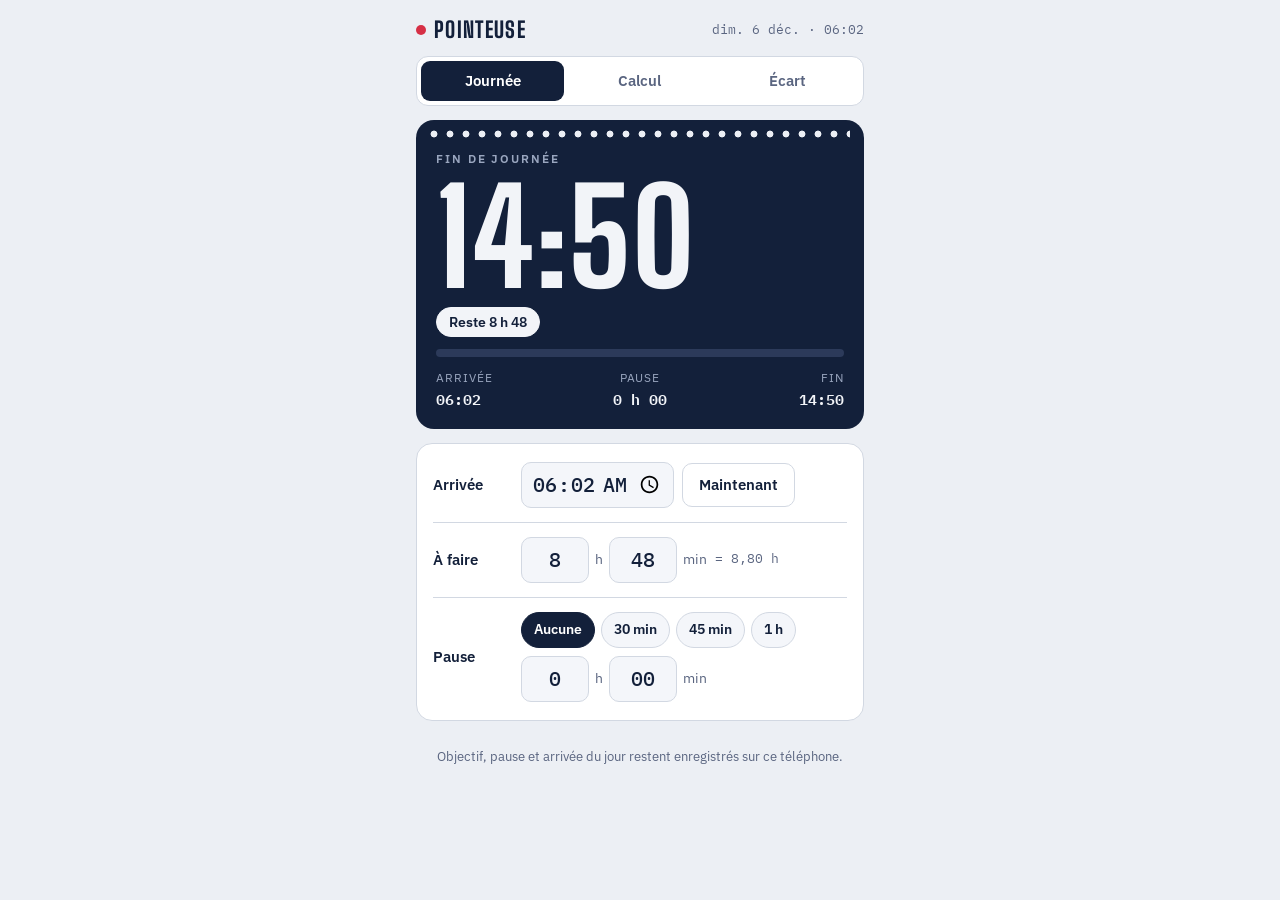
==== index.html @ dfe291bd "Pointeuse de poche : web app de calcul d'heures Co-Authored-By: Claude Opus 5.5 <noreply@anthropic.c" ====
<!doctype html>
<html lang="fr">
<head>
<meta charset="utf-8">
<meta name="viewport" content="width=device-width, initial-scale=1, viewport-fit=cover">
<meta name="apple-mobile-web-app-capable" content="yes">
<meta name="mobile-web-app-capable" content="yes">
<meta name="apple-mobile-web-app-status-bar-style" content="black-translucent">
<meta name="apple-mobile-web-app-title" content="Pointeuse">
<meta name="theme-color" content="#13203A" media="(prefers-color-scheme: light)">
<meta name="theme-color" content="#0C1322" media="(prefers-color-scheme: dark)">
<link rel="apple-touch-icon" href="icon-180.png">
<link rel="icon" type="image/png" href="icon-180.png">
<link rel="manifest" href="manifest.webmanifest">
<title>Pointeuse de poche</title>
<link rel="preconnect" href="https://fonts.googleapis.com">
<link rel="preconnect" href="https://fonts.gstatic.com" crossorigin>
<link rel="stylesheet" href="https://fonts.googleapis.com/css2?family=Big+Shoulders+Display:wght@700;800&family=IBM+Plex+Mono:wght@500;600&family=IBM+Plex+Sans:wght@400;500;600&display=swap">
<style>
/* Base autonome (remplace le squelette de la visionneuse) */
:root{color-scheme:light;--bar:#13203A;padding-top:env(safe-area-inset-top,0px);padding-bottom:env(safe-area-inset-bottom,0px)}
@media (prefers-color-scheme: dark){:root{--bar:#0C1322}}
html,body{margin:0}
body{font-family:system-ui,-apple-system,sans-serif;min-height:100vh}
body::before{content:"";position:fixed;inset:0 0 auto;height:env(safe-area-inset-top,0px);background:var(--bar);z-index:10}
img{max-width:100%}
[hidden]{display:none!important}

/* Layout : une colonne façon carte de pointage — ticket perforé en tête (le résultat), réglages dessous, onglets en segment */
:root{
  --paper:#ECEFF4; --card:#FFFFFF; --field:#F4F6FA; --ink:#13203A; --muted:#5A6580; --line:#D2D8E2;
  --ticket:#13203A; --ticket-fg:#F2F4F8; --ticket-muted:#9AA6BF; --track:#2C3A5A;
  --accent:#D62F45; --accent-fg:#FFFFFF; --good:#22A06B; --good-fg:#FFFFFF;
  --f-display:"Big Shoulders Display","Arial Narrow",Impact,sans-serif;
  --f-body:"IBM Plex Sans",system-ui,-apple-system,"Segoe UI",sans-serif;
  --f-mono:"IBM Plex Mono",ui-monospace,"SF Mono",Menlo,monospace;
}
@media (prefers-color-scheme: dark){
  :root:not([data-theme="light"]){
    --paper:#0C1322; --card:#141D30; --field:#1B2640; --ink:#E6EBF3; --muted:#93A0B8; --line:#27334C;
    --ticket:#1B2742; --ticket-fg:#F2F4F8; --ticket-muted:#93A0B8; --track:#33425F;
    --accent:#FF5A6E; --accent-fg:#1A0A0D; --good:#46CF8F; --good-fg:#08251A; color-scheme:dark;
  }
}
:root[data-theme="dark"]{
  --paper:#0C1322; --card:#141D30; --field:#1B2640; --ink:#E6EBF3; --muted:#93A0B8; --line:#27334C;
  --ticket:#1B2742; --ticket-fg:#F2F4F8; --ticket-muted:#93A0B8; --track:#33425F;
  --accent:#FF5A6E; --accent-fg:#1A0A0D; --good:#46CF8F; --good-fg:#08251A; color-scheme:dark;
}
html{-webkit-text-size-adjust:100%}
body{background:var(--paper);color:var(--ink);font-family:var(--f-body);font-size:16px;line-height:1.45}
*{box-sizing:border-box}
button,input{font:inherit;color:inherit}
:focus-visible{outline:2px solid var(--accent);outline-offset:2px}

.wrap{max-width:480px;margin:0 auto;padding-left:max(16px,env(safe-area-inset-left,0px));padding-right:max(16px,env(safe-area-inset-right,0px));padding-block:14px 32px;display:flex;flex-direction:column;gap:14px}

.top{display:flex;flex-direction:column;gap:10px}
.brand{display:flex;align-items:center;justify-content:space-between;gap:12px}
.brand b{font-family:var(--f-display);font-weight:800;font-size:22px;letter-spacing:.06em;text-transform:uppercase;display:flex;align-items:center;gap:8px}
.brand b::before{content:"";width:10px;height:10px;border-radius:50%;background:var(--accent)}
.clock{font-family:var(--f-mono);font-size:13px;color:var(--muted);font-variant-numeric:tabular-nums}

.tabs{display:grid;grid-template-columns:repeat(3,1fr);gap:4px;background:var(--card);border:1px solid var(--line);border-radius:12px;padding:4px}
.tabs button{min-height:40px;border:0;border-radius:9px;background:transparent;color:var(--muted);font-weight:600;font-size:15px;cursor:pointer}
.tabs button[aria-selected="true"]{background:var(--ink);color:var(--card)}

.panel{display:flex;flex-direction:column;gap:14px}

.ticket{position:relative;background:var(--ticket);color:var(--ticket-fg);border-radius:18px;padding:30px 20px 18px;overflow:hidden;display:flex;flex-direction:column;gap:12px}
.ticket::before{content:"";position:absolute;left:14px;right:14px;top:10px;height:8px;background:radial-gradient(circle at 4px 4px,var(--paper) 3.2px,transparent 3.7px) 0 0/16px 8px repeat-x}
.t-label{font-size:12px;font-weight:600;letter-spacing:.16em;text-transform:uppercase;color:var(--ticket-muted)}
.t-time{font-family:var(--f-display);font-weight:800;font-size:clamp(84px,28vw,132px);line-height:.88;letter-spacing:.01em;font-variant-numeric:tabular-nums;display:flex;align-items:flex-start;gap:6px}
.t-time.sm{font-size:clamp(60px,19vw,88px)}
.t-time sup{font-family:var(--f-mono);font-size:16px;font-weight:600;color:var(--accent);line-height:1;margin-top:8px}
.t-sub{font-size:14px;color:var(--ticket-muted)}
.t-sub b{color:var(--ticket-fg);font-weight:600}

.chip{display:inline-flex;align-items:center;min-height:30px;padding:0 12px;border-radius:999px;font-size:14px;font-weight:600;font-variant-numeric:tabular-nums;border:1px solid var(--ticket-muted);color:var(--ticket-fg);align-self:flex-start}
.chip.run{background:var(--ticket-fg);color:var(--ticket);border-color:var(--ticket-fg)}
.chip.done,.chip.good{background:var(--good);color:var(--good-fg);border-color:var(--good)}
.chip.over{background:var(--accent);color:var(--accent-fg);border-color:var(--accent)}

.track{height:8px;border-radius:99px;background:var(--track);overflow:hidden}
.fill{height:100%;width:0;background:var(--accent);border-radius:99px}
.fill.done{background:var(--good)}
@media (prefers-reduced-motion: no-preference){.fill{transition:width .4s ease}}

.t-ends{display:grid;grid-template-columns:1fr 1fr 1fr;gap:8px;font-size:12px;color:var(--ticket-muted);text-transform:uppercase;letter-spacing:.08em}
.t-ends span{display:flex;flex-direction:column;gap:2px}
.t-ends span:nth-child(2){align-items:center}
.t-ends span:nth-child(3){align-items:flex-end}
.t-ends b{font-family:var(--f-mono);font-size:15px;color:var(--ticket-fg);font-weight:600;letter-spacing:0;text-transform:none;font-variant-numeric:tabular-nums}

.card{background:var(--card);border:1px solid var(--line);border-radius:16px;padding:4px 16px}
.row{display:grid;grid-template-columns:76px 1fr;align-items:center;gap:12px;padding-block:14px;border-bottom:1px solid var(--line)}
.row:last-child{border-bottom:0}
.row>label,.row>.lbl{font-weight:600;font-size:15px}
.ctl{display:flex;flex-wrap:wrap;align-items:center;gap:8px;min-width:0}
.ctl.col{flex-direction:column;align-items:flex-start}

input[type="time"],.dur input{font-family:var(--f-mono);font-size:20px;font-weight:500;background:var(--field);border:1px solid var(--line);border-radius:10px;min-height:46px;color:var(--ink);font-variant-numeric:tabular-nums}
input[type="time"]{-webkit-appearance:none;appearance:none;padding:6px 10px;min-width:6.4em}
input[type="time"]::-webkit-date-and-time-value{text-align:left}
.dur{display:inline-flex;align-items:center;gap:6px}
.dur input{width:3.4em;padding:6px 4px;text-align:center}
.dur .u{font-size:14px;color:var(--muted)}
.hint{font-family:var(--f-mono);font-size:13px;color:var(--muted)}

.btn{min-height:44px;padding:0 16px;border-radius:10px;border:1px solid var(--accent);background:var(--accent);color:var(--accent-fg);font-weight:600;font-size:15px;cursor:pointer}
.btn.ghost{background:transparent;border-color:var(--line);color:var(--ink)}
.actions{display:flex;flex-wrap:wrap;gap:8px}

.chips{display:flex;flex-wrap:wrap;gap:6px}
.chips button{min-height:36px;padding:0 12px;border-radius:999px;border:1px solid var(--line);background:var(--field);color:var(--ink);font-size:14px;font-weight:600;cursor:pointer}
.chips button[aria-pressed="true"]{background:var(--ink);color:var(--card);border-color:var(--ink)}

.crow{display:flex;align-items:center;gap:10px;padding-block:10px;border-bottom:1px solid var(--line)}
.crow:last-child{border-bottom:0}
.sign{width:46px;height:46px;flex:none;border-radius:10px;border:1px solid var(--line);background:var(--field);color:var(--ink);font-family:var(--f-mono);font-size:22px;font-weight:600;cursor:pointer}
.sign.neg{background:var(--accent);border-color:var(--accent);color:var(--accent-fg)}
.del{margin-left:auto;width:40px;height:40px;flex:none;border:0;border-radius:10px;background:transparent;color:var(--muted);font-size:24px;cursor:pointer}
.card.pad{padding-block:4px 14px}
.card.pad .actions{padding-top:12px}

.note{font-size:13px;color:var(--muted);text-align:center}
</style>
</head>
<body>
<div class="wrap">
  <header class="top">
    <div class="brand"><b>Pointeuse</b><span class="clock" id="clock"></span></div>
    <nav class="tabs" role="tablist" aria-label="Outils">
      <button type="button" role="tab" id="tab-jour" data-p="jour" aria-controls="p-jour" aria-selected="true">Journée</button>
      <button type="button" role="tab" id="tab-calcul" data-p="calcul" aria-controls="p-calcul" aria-selected="false">Calcul</button>
      <button type="button" role="tab" id="tab-ecart" data-p="ecart" aria-controls="p-ecart" aria-selected="false">Écart</button>
    </nav>
  </header>

  <!-- JOURNÉE -->
  <section class="panel" id="p-jour" role="tabpanel" aria-labelledby="tab-jour">
    <div class="ticket" aria-live="polite">
      <div class="t-label">Fin de journée</div>
      <div class="t-time"><span id="endTime">--:--</span><sup id="endDay" hidden>+1 j</sup></div>
      <span class="chip" id="status">—</span>
      <div class="track" aria-hidden="true"><div class="fill" id="fill"></div></div>
      <div class="t-ends">
        <span>Arrivée<b id="tArr">--:--</b></span>
        <span>Pause<b id="tPause">0 h 00</b></span>
        <span>Fin<b id="tEnd">--:--</b></span>
      </div>
    </div>

    <div class="card">
      <div class="row">
        <label for="arr">Arrivée</label>
        <div class="ctl">
          <input type="time" id="arr">
          <button type="button" class="btn ghost" id="arrNow">Maintenant</button>
        </div>
      </div>
      <div class="row">
        <label for="tH">À faire</label>
        <div class="ctl">
          <span class="dur">
            <input id="tH" inputmode="numeric" pattern="[0-9]*" maxlength="2" aria-label="Heures à faire"><span class="u">h</span>
            <input id="tM" inputmode="numeric" pattern="[0-9]*" maxlength="2" aria-label="Minutes à faire"><span class="u">min</span>
          </span>
          <span class="hint" id="tCent"></span>
        </div>
      </div>
      <div class="row">
        <label for="pH">Pause</label>
        <div class="ctl col">
          <div class="chips" id="pChips">
            <button type="button" data-m="0" aria-pressed="false">Aucune</button>
            <button type="button" data-m="30" aria-pressed="false">30 min</button>
            <button type="button" data-m="45" aria-pressed="false">45 min</button>
            <button type="button" data-m="60" aria-pressed="false">1 h</button>
          </div>
          <span class="dur">
            <input id="pH" inputmode="numeric" pattern="[0-9]*" maxlength="2" aria-label="Heures de pause"><span class="u">h</span>
            <input id="pM" inputmode="numeric" pattern="[0-9]*" maxlength="3" aria-label="Minutes de pause"><span class="u">min</span>
          </span>
        </div>
      </div>
    </div>
    <p class="note">Objectif, pause et arrivée du jour restent enregistrés sur ce téléphone.</p>
  </section>

  <!-- CALCUL -->
  <section class="panel" id="p-calcul" role="tabpanel" aria-labelledby="tab-calcul" hidden>
    <div class="card pad">
      <div id="rows"></div>
      <div class="actions"><button type="button" class="btn ghost" id="addRow">+ Ajouter une ligne</button></div>
    </div>
    <div class="ticket" aria-live="polite">
      <div class="t-label">Total</div>
      <div class="t-time sm" id="sumTime">00:00</div>
      <div class="t-sub" id="sumWords"></div>
    </div>
    <div class="actions">
      <button type="button" class="btn" id="sumToFirst">Total → ligne 1</button>
      <button type="button" class="btn ghost" id="clearRows">Effacer</button>
    </div>
  </section>

  <!-- ÉCART -->
  <section class="panel" id="p-ecart" role="tabpanel" aria-labelledby="tab-ecart" hidden>
    <div class="card">
      <div class="row">
        <label for="eFrom">De</label>
        <div class="ctl"><input type="time" id="eFrom"></div>
      </div>
      <div class="row">
        <label for="eTo">À</label>
        <div class="ctl">
          <input type="time" id="eTo">
          <button type="button" class="btn ghost" id="eNow">Maintenant</button>
        </div>
      </div>
      <div class="row">
        <label for="eH">Pause</label>
        <div class="ctl">
          <span class="dur">
            <input id="eH" inputmode="numeric" pattern="[0-9]*" maxlength="2" aria-label="Heures de pause"><span class="u">h</span>
            <input id="eM" inputmode="numeric" pattern="[0-9]*" maxlength="3" aria-label="Minutes de pause"><span class="u">min</span>
          </span>
        </div>
      </div>
    </div>
    <div class="ticket" aria-live="polite">
      <div class="t-label">Temps travaillé</div>
      <div class="t-time sm" id="eRes">--:--</div>
      <div class="t-sub" id="eSub"></div>
      <span class="chip" id="eSolde">—</span>
    </div>
    <div class="actions"><button type="button" class="btn ghost" id="eReset">Reprendre ma journée</button></div>
  </section>
</div>

<script>
(() => {
  const $ = id => document.getElementById(id);
  const S = {
    get(k, d) { try { const v = localStorage.getItem('pdp.' + k); return v == null ? d : JSON.parse(v); } catch (e) { return d; } },
    set(k, v) { try { localStorage.setItem('pdp.' + k, JSON.stringify(v)); } catch (e) {} }
  };
  const pad = n => String(n).padStart(2, '0');
  const today = () => { const d = new Date(); return d.getFullYear() + '-' + pad(d.getMonth() + 1) + '-' + pad(d.getDate()); };
  const nowMin = () => { const d = new Date(); return d.getHours() * 60 + d.getMinutes(); };
  const toClock = m => { m = ((m % 1440) + 1440) % 1440; return pad(Math.floor(m / 60)) + ':' + pad(m % 60); };
  const parseT = v => { if (!v || !/^\d{1,2}:\d{2}/.test(v)) return null; const [h, m] = v.split(':').map(Number); return h * 60 + m; };
  const int = el => { const v = parseInt(String(el.value).replace(/\D/g, ''), 10); return isNaN(v) ? 0 : v; };
  const dur = m => { const s = m < 0 ? '−' : ''; m = Math.abs(m); return s + Math.floor(m / 60) + ' h ' + pad(m % 60); };
  const hhmm = m => { const s = m < 0 ? '−' : ''; m = Math.abs(m); return s + pad(Math.floor(m / 60)) + ':' + pad(m % 60); };
  const cent = m => (m / 60).toLocaleString('fr-FR', { minimumFractionDigits: 2, maximumFractionDigits: 2 }) + ' h';
  const words = m => { const s = m < 0 ? 'moins ' : ''; m = Math.abs(m); const h = Math.floor(m / 60), n = m % 60;
    return s + h + (h > 1 ? ' heures ' : ' heure ') + n + (n > 1 ? ' minutes' : ' minute'); };
  const setDur = (h, m, v) => { h.value = Math.floor(v / 60); m.value = pad(v % 60); };
  const digits = el => { const c = el.value.replace(/\D/g, '').slice(0, el.maxLength > 0 ? el.maxLength : 3); if (c !== el.value) el.value = c; };
  const durOf = (h, m) => int(h) * 60 + int(m);
  const normDur = (h, m) => setDur(h, m, durOf(h, m));

  /* ---------- Horloge ---------- */
  const clock = $('clock');
  const tickClock = () => {
    const d = new Date();
    clock.textContent = d.toLocaleDateString('fr-FR', { weekday: 'short', day: 'numeric', month: 'short' }) + ' · ' + toClock(nowMin());
  };

  /* ---------- Journée ---------- */
  const arr = $('arr'), tH = $('tH'), tM = $('tM'), pH = $('pH'), pM = $('pM');
  setDur(tH, tM, S.get('target', 528));
  setDur(pH, pM, S.get('pause', 0));
  const saved = S.get('arr', null);
  if (saved && saved.d === today() && parseT(saved.v) != null) arr.value = saved.v;
  else { arr.value = toClock(nowMin()); S.set('arr', { d: today(), v: arr.value }); }

  const chips = [...document.querySelectorAll('#pChips button')];

  function calcJour() {
    const a = parseT(arr.value), t = durOf(tH, tM), p = durOf(pH, pM);
    $('tCent').textContent = '= ' + cent(t);
    $('tPause').textContent = dur(p);
    chips.forEach(c => c.setAttribute('aria-pressed', String(+c.dataset.m === p)));
    const st = $('status'), fill = $('fill');
    if (a == null) {
      $('endTime').textContent = '--:--'; $('tEnd').textContent = '--:--'; $('tArr').textContent = '--:--';
      $('endDay').hidden = true; st.textContent = 'Saisis ton heure d’arrivée'; st.className = 'chip'; fill.style.width = '0'; return;
    }
    const end = a + t + p, day = Math.floor(end / 1440);
    $('endTime').textContent = toClock(end);
    $('endDay').hidden = day < 1; $('endDay').textContent = '+' + day + ' j';
    $('tArr').textContent = toClock(a); $('tEnd').textContent = toClock(end);
    let n = nowMin(); if (n < a && end > 1440) n += 1440;
    const span = end - a; let cls, frac;
    if (n < a) { st.textContent = 'Début dans ' + dur(a - n); cls = ''; frac = 0; }
    else if (n < end) { st.textContent = 'Reste ' + dur(end - n); cls = 'run'; frac = span > 0 ? (n - a) / span : 1; }
    else { st.textContent = 'Terminé · +' + dur(n - end); cls = 'done'; frac = 1; }
    st.className = 'chip ' + cls;
    fill.style.width = (Math.min(1, Math.max(0, frac)) * 100).toFixed(1) + '%';
    fill.classList.toggle('done', cls === 'done');
  }

  arr.addEventListener('input', () => { S.set('arr', { d: today(), v: arr.value }); calcJour(); syncEcart(); });
  $('arrNow').addEventListener('click', () => { arr.value = toClock(nowMin()); S.set('arr', { d: today(), v: arr.value }); calcJour(); syncEcart(); });
  [tH, tM].forEach(el => {
    el.addEventListener('input', () => { digits(el); S.set('target', durOf(tH, tM)); calcJour(); calcEcart(); });
    el.addEventListener('blur', () => normDur(tH, tM));
  });
  [pH, pM].forEach(el => {
    el.addEventListener('input', () => { digits(el); S.set('pause', durOf(pH, pM)); calcJour(); syncEcart(); });
    el.addEventListener('blur', () => normDur(pH, pM));
  });
  chips.forEach(c => c.addEventListener('click', () => {
    setDur(pH, pM, +c.dataset.m); S.set('pause', +c.dataset.m); calcJour(); syncEcart();
  }));

  /* ---------- Calcul ---------- */
  const rowsEl = $('rows');
  const blank = () => ({ s: 1, h: '', m: '' });
  let rows = S.get('rows', null);
  if (!Array.isArray(rows) || !rows.length) rows = [blank(), blank()];
  rows = rows.map(r => ({ s: r.s < 0 ? -1 : 1, h: String(r.h || '').replace(/\D/g, '').slice(0, 3), m: String(r.m || '').replace(/\D/g, '').slice(0, 3) }));
  const saveRows = () => S.set('rows', rows);

  function renderRows() {
    rowsEl.innerHTML = rows.map((r, i) => `
      <div class="crow" data-i="${i}">
        <button type="button" class="sign${r.s < 0 ? ' neg' : ''}" data-act="sign" aria-label="Ligne ${i + 1} : ${r.s < 0 ? 'soustraire' : 'ajouter'}, toucher pour inverser">${r.s < 0 ? '−' : '+'}</button>
        <span class="dur">
          <input id="r${i}h" class="h" inputmode="numeric" pattern="[0-9]*" maxlength="3" placeholder="0" value="${r.h}" aria-label="Heures, ligne ${i + 1}"><span class="u">h</span>
          <input id="r${i}m" class="m" inputmode="numeric" pattern="[0-9]*" maxlength="3" placeholder="00" value="${r.m}" aria-label="Minutes, ligne ${i + 1}"><span class="u">min</span>
        </span>
        ${rows.length > 1 ? `<button type="button" class="del" data-act="del" aria-label="Supprimer la ligne ${i + 1}">×</button>` : ''}
      </div>`).join('');
    calcSum();
  }
  const rowMin = r => (parseInt(r.h, 10) || 0) * 60 + (parseInt(r.m, 10) || 0);
  const total = () => rows.reduce((a, r) => a + r.s * rowMin(r), 0);
  function calcSum() {
    const t = total();
    $('sumTime').textContent = hhmm(t);
    $('sumWords').innerHTML = '<b>' + words(t) + '</b> · ' + cent(t).replace('-', '−');
  }
  rowsEl.addEventListener('input', e => {
    const el = e.target; if (el.tagName !== 'INPUT') return;
    digits(el);
    const i = +el.closest('.crow').dataset.i;
    rows[i][el.classList.contains('h') ? 'h' : 'm'] = el.value;
    saveRows(); calcSum();
  });
  rowsEl.addEventListener('focusout', e => {
    const el = e.target; if (el.tagName !== 'INPUT') return;
    const row = el.closest('.crow'), i = +row.dataset.i, r = rows[i];
    if ((parseInt(r.m, 10) || 0) >= 60) {
      const v = rowMin(r); r.h = String(Math.floor(v / 60)).slice(0, 3); r.m = pad(v % 60);
      row.querySelector('.h').value = r.h; row.querySelector('.m').value = r.m; saveRows(); calcSum();
    }
  });
  rowsEl.addEventListener('click', e => {
    const b = e.target.closest('button'); if (!b) return;
    const i = +b.closest('.crow').dataset.i;
    if (b.dataset.act === 'sign') rows[i].s *= -1;
    if (b.dataset.act === 'del') rows.splice(i, 1);
    saveRows(); renderRows();
  });
  $('addRow').addEventListener('click', () => {
    rows.push(blank()); saveRows(); renderRows();
    const el = $('r' + (rows.length - 1) + 'h'); if (el) el.focus();
  });
  $('clearRows').addEventListener('click', () => { rows = [blank(), blank()]; saveRows(); renderRows(); });
  $('sumToFirst').addEventListener('click', () => {
    const t = total(), a = Math.abs(t);
    rows = [{ s: t < 0 ? -1 : 1, h: String(Math.floor(a / 60)).slice(0, 3), m: pad(a % 60) }, blank()];
    saveRows(); renderRows();
    const el = $('r1h'); if (el) el.focus();
  });

  /* ---------- Écart ---------- */
  const eFrom = $('eFrom'), eTo = $('eTo'), eH = $('eH'), eM = $('eM');
  let eTouched = false;
  function fillEcart() {
    eFrom.value = arr.value; eTo.value = toClock(nowMin()); setDur(eH, eM, durOf(pH, pM)); calcEcart();
  }
  function syncEcart() { if (!eTouched) fillEcart(); }
  function calcEcart() {
    const a = parseT(eFrom.value), b = parseT(eTo.value), sol = $('eSolde');
    if (a == null || b == null) { $('eRes').textContent = '--:--'; $('eSub').textContent = 'Renseigne les deux heures.'; sol.textContent = '—'; sol.className = 'chip'; return; }
    let d = b - a; const night = d < 0; if (night) d += 1440;
    const p = durOf(eH, eM), w = d - p, t = durOf(tH, tM);
    $('eRes').textContent = hhmm(w);
    $('eSub').innerHTML = (night ? 'Passage de minuit · ' : '') + '<b>' + dur(d) + '</b> de présence' + (p ? ' − ' + dur(p) + ' de pause' : '') + ' · ' + cent(w).replace('-', '−');
    const s = w - t;
    if (s >= 0) { sol.textContent = '+' + dur(s) + ' au-delà de ' + dur(t); sol.className = 'chip good'; }
    else { sol.textContent = 'Il manque ' + dur(-s) + ' pour ' + dur(t); sol.className = 'chip over'; }
  }
  [eFrom, eTo].forEach(el => el.addEventListener('input', () => { eTouched = true; calcEcart(); }));
  [eH, eM].forEach(el => {
    el.addEventListener('input', () => { digits(el); eTouched = true; calcEcart(); });
    el.addEventListener('blur', () => normDur(eH, eM));
  });
  $('eNow').addEventListener('click', () => { eTo.value = toClock(nowMin()); eTouched = true; calcEcart(); });
  $('eReset').addEventListener('click', () => { eTouched = false; fillEcart(); });

  /* ---------- Onglets ---------- */
  const tabs = [...document.querySelectorAll('[role="tab"]')];
  function show(p, focus) {
    tabs.forEach(t => {
      const on = t.dataset.p === p;
      t.setAttribute('aria-selected', String(on)); t.tabIndex = on ? 0 : -1;
      $('p-' + t.dataset.p).hidden = !on;
      if (on && focus) t.focus();
    });
    S.set('tab', p);
    if (p === 'ecart') syncEcart();
  }
  tabs.forEach((t, i) => {
    t.addEventListener('click', () => show(t.dataset.p));
    t.addEventListener('keydown', e => {
      if (e.key !== 'ArrowRight' && e.key !== 'ArrowLeft') return;
      const n = tabs[(i + (e.key === 'ArrowRight' ? 1 : tabs.length - 1)) % tabs.length];
      show(n.dataset.p, true);
    });
  });
  const valid = ['jour', 'calcul', 'ecart'];
  const h = location.hash.replace('#', '');
  const first = valid.includes(h) ? h : (valid.includes(S.get('tab', 'jour')) ? S.get('tab', 'jour') : 'jour');

  /* ---------- Démarrage ---------- */
  tickClock(); calcJour(); renderRows(); fillEcart(); show(first);
  const refresh = () => { tickClock(); calcJour(); syncEcart(); };
  setInterval(refresh, 5000);
  document.addEventListener('visibilitychange', () => { if (!document.hidden) refresh(); });
})();
</script>
<script>
if ('serviceWorker' in navigator) {
  window.addEventListener('load', () => { navigator.serviceWorker.register('./sw.js').catch(() => {}); });
}
</script>
</body>
</html>
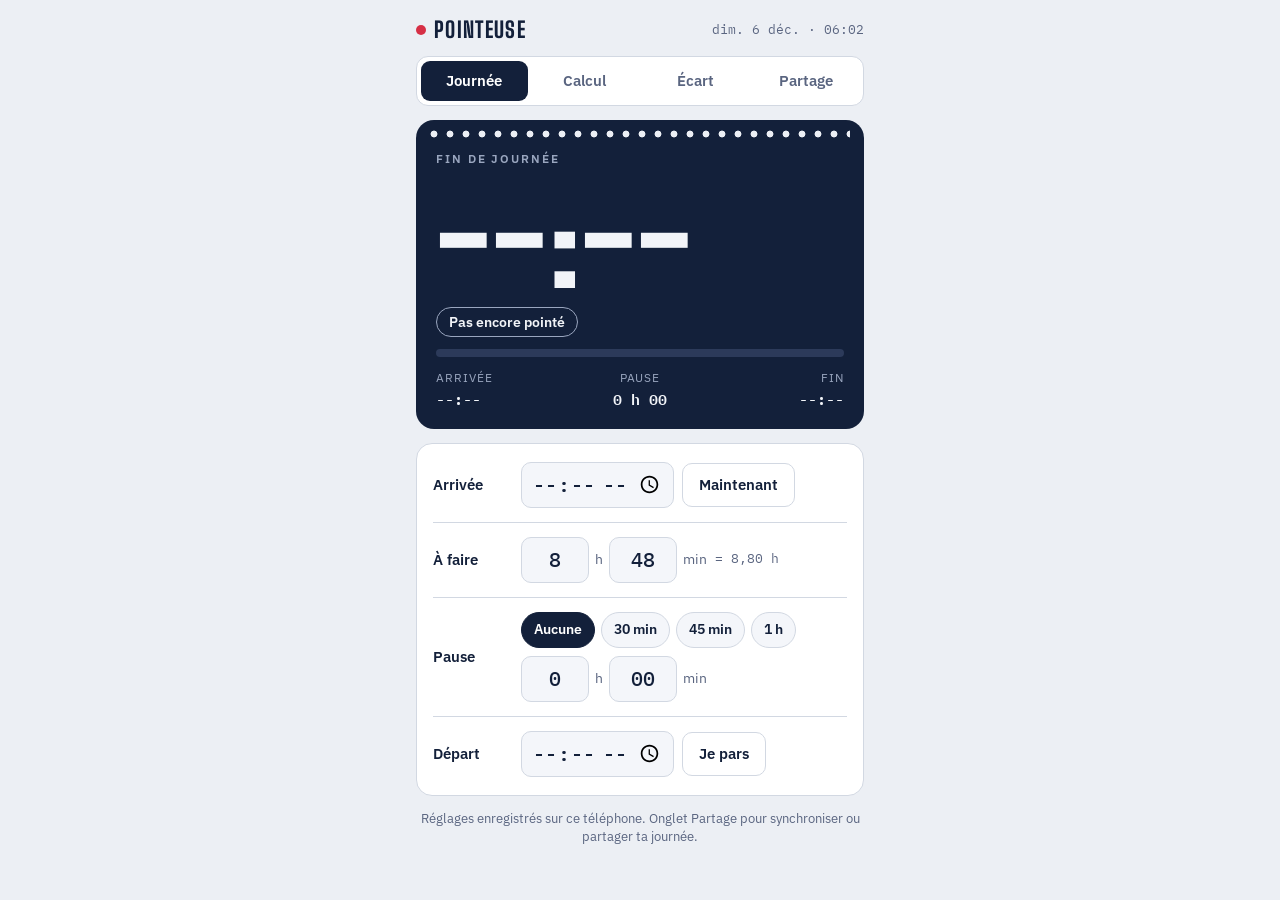
==== commit f84356cc: "Synchro et partage en direct via Supabase Code de synchro privé (8 caractères) pour retrouver sa jou" ====
--- a/index.html
+++ b/index.html
@@ -17,7 +17,6 @@
 <link rel="preconnect" href="https://fonts.gstatic.com" crossorigin>
 <link rel="stylesheet" href="https://fonts.googleapis.com/css2?family=Big+Shoulders+Display:wght@700;800&family=IBM+Plex+Mono:wght@500;600&family=IBM+Plex+Sans:wght@400;500;600&display=swap">
 <style>
-/* Base autonome (remplace le squelette de la visionneuse) */
 :root{color-scheme:light;--bar:#13203A;padding-top:env(safe-area-inset-top,0px);padding-bottom:env(safe-area-inset-bottom,0px)}
 @media (prefers-color-scheme: dark){:root{--bar:#0C1322}}
 html,body{margin:0}
@@ -61,8 +60,8 @@
 .brand b::before{content:"";width:10px;height:10px;border-radius:50%;background:var(--accent)}
 .clock{font-family:var(--f-mono);font-size:13px;color:var(--muted);font-variant-numeric:tabular-nums}
 
-.tabs{display:grid;grid-template-columns:repeat(3,1fr);gap:4px;background:var(--card);border:1px solid var(--line);border-radius:12px;padding:4px}
-.tabs button{min-height:40px;border:0;border-radius:9px;background:transparent;color:var(--muted);font-weight:600;font-size:15px;cursor:pointer}
+.tabs{display:grid;grid-template-columns:repeat(4,1fr);gap:4px;background:var(--card);border:1px solid var(--line);border-radius:12px;padding:4px}
+.tabs button{min-height:40px;border:0;border-radius:9px;background:transparent;color:var(--muted);font-weight:600;font-size:15px;cursor:pointer;padding:0 4px}
 .tabs button[aria-selected="true"]{background:var(--ink);color:var(--card)}
 
 .panel{display:flex;flex-direction:column;gap:14px}
@@ -70,6 +69,8 @@
 .ticket{position:relative;background:var(--ticket);color:var(--ticket-fg);border-radius:18px;padding:30px 20px 18px;overflow:hidden;display:flex;flex-direction:column;gap:12px}
 .ticket::before{content:"";position:absolute;left:14px;right:14px;top:10px;height:8px;background:radial-gradient(circle at 4px 4px,var(--paper) 3.2px,transparent 3.7px) 0 0/16px 8px repeat-x}
 .t-label{font-size:12px;font-weight:600;letter-spacing:.16em;text-transform:uppercase;color:var(--ticket-muted)}
+.t-head{display:flex;align-items:baseline;justify-content:space-between;gap:10px}
+.t-name{font-family:var(--f-display);font-weight:800;font-size:22px;letter-spacing:.04em;text-transform:uppercase;min-width:0;overflow-wrap:anywhere}
 .t-time{font-family:var(--f-display);font-weight:800;font-size:clamp(84px,28vw,132px);line-height:.88;letter-spacing:.01em;font-variant-numeric:tabular-nums;display:flex;align-items:flex-start;gap:6px}
 .t-time.sm{font-size:clamp(60px,19vw,88px)}
 .t-time sup{font-family:var(--f-mono);font-size:16px;font-weight:600;color:var(--accent);line-height:1;margin-top:8px}
@@ -109,6 +110,8 @@
 
 .btn{min-height:44px;padding:0 16px;border-radius:10px;border:1px solid var(--accent);background:var(--accent);color:var(--accent-fg);font-weight:600;font-size:15px;cursor:pointer}
 .btn.ghost{background:transparent;border-color:var(--line);color:var(--ink)}
+.btn.danger{background:transparent;border-color:var(--accent);color:var(--accent)}
+.btn[disabled]{opacity:.55;cursor:default}
 .actions{display:flex;flex-wrap:wrap;gap:8px}
 
 .chips{display:flex;flex-wrap:wrap;gap:6px}
@@ -123,7 +126,41 @@
 .card.pad{padding-block:4px 14px}
 .card.pad .actions{padding-top:12px}
 
-.note{font-size:13px;color:var(--muted);text-align:center}
+.note{font-size:13px;color:var(--muted);text-align:center;margin:0}
+.note b{color:var(--ink);font-family:var(--f-mono);font-weight:600}
+
+/* Partage */
+.sect{display:flex;flex-direction:column;gap:12px;padding-block:16px}
+.sect + .sect{border-top:1px solid var(--line)}
+.msg:empty{display:none}
+.sect h2{margin:0;font-size:12px;font-weight:600;letter-spacing:.14em;text-transform:uppercase;color:var(--muted)}
+.sect p{margin:0;font-size:14px;color:var(--muted);max-width:60ch}
+.txt{width:100%;min-height:46px;padding:0 12px;border:1px solid var(--line);border-radius:10px;background:var(--field);color:var(--ink);font-size:17px}
+.txt.code{font-family:var(--f-mono);font-weight:600;letter-spacing:.12em;text-transform:uppercase}
+.txt.code::placeholder{font-family:var(--f-body);font-weight:400;letter-spacing:0;text-transform:none}
+.inline{display:flex;gap:8px;align-items:stretch}
+.inline .txt{flex:1;min-width:0}
+.codebox{display:flex;align-items:center;justify-content:space-between;gap:10px;flex-wrap:wrap}
+.codebox output{font-family:var(--f-mono);font-size:28px;font-weight:600;letter-spacing:.14em;font-variant-numeric:tabular-nums;user-select:all;-webkit-user-select:all}
+.msg{font-size:14px;margin:0;color:var(--muted)}
+.msg.err{color:var(--accent)}
+.msg.ok{color:var(--good)}
+.callout{border:1px solid var(--good);border-radius:12px;padding:12px;font-size:14px}
+
+.follows{display:flex;flex-direction:column;gap:12px}
+.ticket.mini{padding:26px 18px 16px;gap:10px}
+.ticket.mini .t-time{font-size:clamp(56px,18vw,80px)}
+.ticket.mini .del{color:var(--ticket-muted);margin:0;width:36px;height:36px}
+.t-foot{font-size:12px;color:var(--ticket-muted)}
+
+.flist .frow{display:grid;grid-template-columns:1fr auto;align-items:center;gap:4px 12px;padding-block:12px;border-bottom:1px solid var(--line)}
+.flist .frow:last-child{border-bottom:0}
+.frow .fn{font-weight:600}
+.frow .ft{font-family:var(--f-mono);font-size:15px;color:var(--muted);grid-column:1}
+.frow .fc{grid-row:1 / span 2;grid-column:2;font-size:13px;font-weight:600;padding:4px 10px;border-radius:999px;border:1px solid var(--line);font-variant-numeric:tabular-nums;white-space:nowrap}
+.frow .fc.run{background:var(--ink);color:var(--card);border-color:var(--ink)}
+.frow .fc.done{background:var(--good);color:var(--good-fg);border-color:var(--good)}
+.frow .fc.over{background:var(--accent);color:var(--accent-fg);border-color:var(--accent)}
 </style>
 </head>
 <body>
@@ -134,6 +171,7 @@
       <button type="button" role="tab" id="tab-jour" data-p="jour" aria-controls="p-jour" aria-selected="true">Journée</button>
       <button type="button" role="tab" id="tab-calcul" data-p="calcul" aria-controls="p-calcul" aria-selected="false">Calcul</button>
       <button type="button" role="tab" id="tab-ecart" data-p="ecart" aria-controls="p-ecart" aria-selected="false">Écart</button>
+      <button type="button" role="tab" id="tab-partage" data-p="partage" aria-controls="p-partage" aria-selected="false">Partage</button>
     </nav>
   </header>
 
@@ -150,6 +188,8 @@
         <span>Fin<b id="tEnd">--:--</b></span>
       </div>
     </div>
+
+    <div class="card flist" id="suivisJour" hidden></div>
 
     <div class="card">
       <div class="row">
@@ -184,8 +224,16 @@
           </span>
         </div>
       </div>
+      <div class="row">
+        <label for="dep">Départ</label>
+        <div class="ctl">
+          <input type="time" id="dep">
+          <button type="button" class="btn ghost" id="depNow">Je pars</button>
+          <button type="button" class="btn ghost" id="depClr" hidden>Effacer</button>
+        </div>
+      </div>
     </div>
-    <p class="note">Objectif, pause et arrivée du jour restent enregistrés sur ce téléphone.</p>
+    <p class="note" id="syncNote"></p>
   </section>
 
   <!-- CALCUL -->
@@ -237,17 +285,95 @@
     </div>
     <div class="actions"><button type="button" class="btn ghost" id="eReset">Reprendre ma journée</button></div>
   </section>
+
+  <!-- PARTAGE -->
+  <section class="panel" id="p-partage" role="tabpanel" aria-labelledby="tab-partage" hidden>
+    <div class="follows" id="suivisList"></div>
+
+    <div class="card">
+      <div class="sect">
+        <h2>Suivre quelqu'un</h2>
+        <p>Saisis le code de partage qu'on t'a envoyé pour voir son heure de fin en direct.</p>
+        <form class="inline" id="followForm" autocomplete="off">
+          <input class="txt code" id="followCode" maxlength="12" placeholder="Code de partage" autocapitalize="characters" autocorrect="off" spellcheck="false" aria-label="Code de partage à suivre">
+          <button type="submit" class="btn" id="followBtn">Suivre</button>
+        </form>
+        <p class="msg" id="followMsg" role="status"></p>
+      </div>
+    </div>
+
+    <div class="card" id="accountNone">
+      <div class="sect">
+        <h2>Partager ma journée</h2>
+        <p>Crée tes codes pour retrouver ta journée sur tes autres appareils et la partager en lecture seule.</p>
+        <form class="inline" id="createForm" autocomplete="off">
+          <input class="txt" id="createName" maxlength="40" placeholder="Ton prénom" autocapitalize="words" aria-label="Ton prénom, visible par ceux qui te suivent">
+          <button type="submit" class="btn" id="createBtn">Créer</button>
+        </form>
+      </div>
+      <div class="sect">
+        <h2>J'ai déjà un code de synchro</h2>
+        <form class="inline" id="linkForm" autocomplete="off">
+          <input class="txt code" id="linkCode" maxlength="12" placeholder="Code de synchro" autocapitalize="characters" autocorrect="off" spellcheck="false" aria-label="Code de synchro">
+          <button type="submit" class="btn ghost" id="linkBtn">Connecter</button>
+        </form>
+      </div>
+      <p class="msg" id="accountMsg" role="status" style="padding-bottom:14px"></p>
+    </div>
+
+    <div class="card" id="accountSome" hidden>
+      <div class="sect">
+        <h2>Code de partage</h2>
+        <div class="codebox"><output id="shareCode">--------</output></div>
+        <p>Lecture seule : la personne voit ton arrivée, ta pause, ta fin prévue, ton temps restant et ton départ.</p>
+        <div class="actions">
+          <button type="button" class="btn" id="shareSend">Envoyer le lien</button>
+          <button type="button" class="btn ghost" id="shareCopy">Copier le code</button>
+        </div>
+      </div>
+      <div class="sect">
+        <h2>Code de synchro</h2>
+        <div class="codebox"><output id="syncCode">••••••••</output></div>
+        <div class="callout" id="syncCallout" hidden>Note ce code. Il te permet de retrouver ta journée sur un autre appareil.</div>
+        <p>À garder pour toi : il donne le droit de modifier ton pointage. Saisis-le sur ton autre téléphone dans « J'ai déjà un code de synchro ».</p>
+        <div class="actions">
+          <button type="button" class="btn ghost" id="syncShow">Afficher</button>
+          <button type="button" class="btn ghost" id="syncCopy">Copier</button>
+        </div>
+      </div>
+      <div class="sect">
+        <h2>Prénom affiché</h2>
+        <input class="txt" id="accName" maxlength="40" autocapitalize="words" aria-label="Prénom affiché aux personnes qui te suivent">
+      </div>
+      <div class="sect">
+        <h2>Sécurité</h2>
+        <div class="actions">
+          <button type="button" class="btn ghost" id="shareRenew">Nouveau code de partage</button>
+          <button type="button" class="btn ghost" id="unlink">Déconnecter cet appareil</button>
+          <button type="button" class="btn danger" id="delAcc">Supprimer mon compte</button>
+        </div>
+        <p>Un nouveau code de partage coupe l'accès à ceux qui avaient l'ancien.</p>
+      </div>
+      <p class="msg" id="accountMsg2" role="status" style="padding-bottom:14px"></p>
+    </div>
+  </section>
 </div>
 
 <script>
 (() => {
+  const SB_RPC = 'https://uwghxfihxznhvhizujjn.supabase.co/rest/v1/rpc/';
+  const SB_KEY = 'sb_publishable_FD1iPhHle7rsL3cacvCA4A_wKDxUdFs';
+  const POLL_MS = 20000;
+
   const $ = id => document.getElementById(id);
   const S = {
     get(k, d) { try { const v = localStorage.getItem('pdp.' + k); return v == null ? d : JSON.parse(v); } catch (e) { return d; } },
-    set(k, v) { try { localStorage.setItem('pdp.' + k, JSON.stringify(v)); } catch (e) {} }
+    set(k, v) { try { localStorage.setItem('pdp.' + k, JSON.stringify(v)); } catch (e) {} },
+    del(k) { try { localStorage.removeItem('pdp.' + k); } catch (e) {} }
   };
   const pad = n => String(n).padStart(2, '0');
-  const today = () => { const d = new Date(); return d.getFullYear() + '-' + pad(d.getMonth() + 1) + '-' + pad(d.getDate()); };
+  const ymd = d => d.getFullYear() + '-' + pad(d.getMonth() + 1) + '-' + pad(d.getDate());
+  const today = () => ymd(new Date());
   const nowMin = () => { const d = new Date(); return d.getHours() * 60 + d.getMinutes(); };
   const toClock = m => { m = ((m % 1440) + 1440) % 1440; return pad(Math.floor(m / 60)) + ':' + pad(m % 60); };
   const parseT = v => { if (!v || !/^\d{1,2}:\d{2}/.test(v)) return null; const [h, m] = v.split(':').map(Number); return h * 60 + m; };
@@ -261,61 +387,393 @@
   const digits = el => { const c = el.value.replace(/\D/g, '').slice(0, el.maxLength > 0 ? el.maxLength : 3); if (c !== el.value) el.value = c; };
   const durOf = (h, m) => int(h) * 60 + int(m);
   const normDur = (h, m) => setDur(h, m, durOf(h, m));
+  const norm = s => String(s || '').toUpperCase().replace(/\s+/g, '');
+  const esc = s => String(s).replace(/[&<>"']/g, c => ({ '&': '&amp;', '<': '&lt;', '>': '&gt;', '"': '&quot;', "'": '&#39;' }[c]));
+  const tsFrom = (d, t, after) => {
+    const [y, mo, da] = d.split('-').map(Number), [h, mi] = t.split(':').map(Number);
+    let v = new Date(y, mo - 1, da, h, mi).getTime();
+    if (after != null && v < after) v += 86400000;
+    return v;
+  };
+  const clockOf = ts => { const d = new Date(ts); return pad(d.getHours()) + ':' + pad(d.getMinutes()); };
+  const msg = (el, text, kind) => { el.textContent = text || ''; el.className = 'msg' + (kind ? ' ' + kind : ''); };
+
+  async function rpc(fn, body) {
+    const r = await fetch(SB_RPC + fn, {
+      method: 'POST',
+      headers: { apikey: SB_KEY, 'Content-Type': 'application/json' },
+      body: JSON.stringify(body)
+    });
+    const txt = await r.text();
+    let data = null;
+    try { data = txt ? JSON.parse(txt) : null; } catch (e) {}
+    if (!r.ok) {
+      const err = new Error((data && data.message) || ('Erreur ' + r.status));
+      err.status = r.status; err.code = data && data.code;
+      throw err;
+    }
+    return data;
+  }
+  const isUnknown = e => e && (e.code === 'P0002' || /inconnu/i.test(e.message || ''));
+
+  async function copy(text, fallbackEl) {
+    try { await navigator.clipboard.writeText(text); return true; }
+    catch (e) {
+      if (fallbackEl) { const r = document.createRange(); r.selectNodeContents(fallbackEl); const s = getSelection(); s.removeAllRanges(); s.addRange(r); }
+      return false;
+    }
+  }
+  function confirmBtn(btn, action, label) {
+    if (btn.dataset.armed) { delete btn.dataset.armed; btn.textContent = btn.dataset.label; action(); return; }
+    btn.dataset.label = btn.textContent; btn.dataset.armed = '1'; btn.textContent = label;
+    setTimeout(() => { if (btn.dataset.armed) { delete btn.dataset.armed; btn.textContent = btn.dataset.label; } }, 4000);
+  }
 
   /* ---------- Horloge ---------- */
-  const clock = $('clock');
   const tickClock = () => {
     const d = new Date();
-    clock.textContent = d.toLocaleDateString('fr-FR', { weekday: 'short', day: 'numeric', month: 'short' }) + ' · ' + toClock(nowMin());
+    $('clock').textContent = d.toLocaleDateString('fr-FR', { weekday: 'short', day: 'numeric', month: 'short' }) + ' · ' + toClock(nowMin());
   };
 
-  /* ---------- Journée ---------- */
-  const arr = $('arr'), tH = $('tH'), tM = $('tM'), pH = $('pH'), pM = $('pM');
+  /* ---------- Journée : état ---------- */
+  const arr = $('arr'), dep = $('dep'), tH = $('tH'), tM = $('tM'), pH = $('pH'), pM = $('pM');
   setDur(tH, tM, S.get('target', 528));
   setDur(pH, pM, S.get('pause', 0));
-  const saved = S.get('arr', null);
-  if (saved && saved.d === today() && parseT(saved.v) != null) arr.value = saved.v;
-  else { arr.value = toClock(nowMin()); S.set('arr', { d: today(), v: arr.value }); }
+
+  let day = S.get('day', null);
+  if (!day) { const old = S.get('arr', null); if (old && old.v) day = { d: old.d, arr: old.v, dep: '' }; }
+  if (!day || typeof day.d !== 'string') day = { d: today(), arr: '', dep: '' };
+  const saveDay = () => S.set('day', day);
+  const showDay = () => { arr.value = day.arr || ''; dep.value = day.dep || ''; };
+
+  // Change de jour : à l'ouverture, ou quand la journée précédente est finie depuis 4 h
+  function rollDay() {
+    if (day.d === today()) return false;
+    if (day.arr) {
+      const a = tsFrom(day.d, day.arr), end = a + (durOf(tH, tM) + durOf(pH, pM)) * 60000;
+      if (!day.dep && Date.now() < end + 4 * 3600e3) return false;
+      if (day.dep && Date.now() < tsFrom(day.d, day.dep, a) + 3600e3) return false;
+    }
+    day = { d: today(), arr: '', dep: '' }; saveDay(); showDay(); markDirty();
+    return true;
+  }
+
+  function etatLocal() {
+    const e = { d: day.d, target: durOf(tH, tM), pause: durOf(pH, pM) };
+    if (day.arr && parseT(day.arr) != null) {
+      e.arr = tsFrom(day.d, day.arr);
+      if (day.dep && parseT(day.dep) != null) e.dep = tsFrom(day.d, day.dep, e.arr);
+    }
+    return e;
+  }
 
   const chips = [...document.querySelectorAll('#pChips button')];
 
   function calcJour() {
-    const a = parseT(arr.value), t = durOf(tH, tM), p = durOf(pH, pM);
+    const a = parseT(day.arr), t = durOf(tH, tM), p = durOf(pH, pM), dp = parseT(day.dep);
     $('tCent').textContent = '= ' + cent(t);
     $('tPause').textContent = dur(p);
     chips.forEach(c => c.setAttribute('aria-pressed', String(+c.dataset.m === p)));
+    $('depClr').hidden = !day.dep; $('depNow').hidden = !!day.dep;
     const st = $('status'), fill = $('fill');
     if (a == null) {
       $('endTime').textContent = '--:--'; $('tEnd').textContent = '--:--'; $('tArr').textContent = '--:--';
-      $('endDay').hidden = true; st.textContent = 'Saisis ton heure d’arrivée'; st.className = 'chip'; fill.style.width = '0'; return;
+      $('endDay').hidden = true; st.textContent = 'Pas encore pointé'; st.className = 'chip'; fill.style.width = '0'; fill.classList.remove('done'); return;
     }
-    const end = a + t + p, day = Math.floor(end / 1440);
+    const end = a + t + p, dd = Math.floor(end / 1440);
     $('endTime').textContent = toClock(end);
-    $('endDay').hidden = day < 1; $('endDay').textContent = '+' + day + ' j';
+    $('endDay').hidden = dd < 1; $('endDay').textContent = '+' + dd + ' j';
     $('tArr').textContent = toClock(a); $('tEnd').textContent = toClock(end);
-    let n = nowMin(); if (n < a && end > 1440) n += 1440;
     const span = end - a; let cls, frac;
-    if (n < a) { st.textContent = 'Début dans ' + dur(a - n); cls = ''; frac = 0; }
-    else if (n < end) { st.textContent = 'Reste ' + dur(end - n); cls = 'run'; frac = span > 0 ? (n - a) / span : 1; }
-    else { st.textContent = 'Terminé · +' + dur(n - end); cls = 'done'; frac = 1; }
+    if (dp != null) {
+      let d2 = dp; if (d2 < a) d2 += 1440;
+      const diff = d2 - end;
+      st.textContent = 'Parti à ' + toClock(d2) + ' · ' + (diff >= 0 ? '+' : '') + dur(diff);
+      cls = diff >= 0 ? 'done' : 'over'; frac = span > 0 ? (d2 - a) / span : 1;
+    } else {
+      let n = nowMin(); if (day.d !== today()) n += 1440; else if (n < a && end > 1440) n += 1440;
+      if (n < a) { st.textContent = 'Début dans ' + dur(a - n); cls = ''; frac = 0; }
+      else if (n < end) { st.textContent = 'Reste ' + dur(end - n); cls = 'run'; frac = span > 0 ? (n - a) / span : 1; }
+      else { st.textContent = 'Terminé · +' + dur(n - end); cls = 'done'; frac = 1; }
+    }
     st.className = 'chip ' + cls;
     fill.style.width = (Math.min(1, Math.max(0, frac)) * 100).toFixed(1) + '%';
     fill.classList.toggle('done', cls === 'done');
   }
 
-  arr.addEventListener('input', () => { S.set('arr', { d: today(), v: arr.value }); calcJour(); syncEcart(); });
-  $('arrNow').addEventListener('click', () => { arr.value = toClock(nowMin()); S.set('arr', { d: today(), v: arr.value }); calcJour(); syncEcart(); });
+  const changedDay = () => { saveDay(); calcJour(); syncEcart(); markDirty(); };
+  arr.addEventListener('input', () => { day.arr = arr.value; changedDay(); });
+  $('arrNow').addEventListener('click', () => { if (day.d !== today()) day = { d: today(), arr: '', dep: '' }; day.arr = toClock(nowMin()); day.dep = ''; showDay(); changedDay(); });
+  dep.addEventListener('input', () => { day.dep = dep.value; changedDay(); });
+  $('depNow').addEventListener('click', () => { day.dep = toClock(nowMin()); showDay(); changedDay(); });
+  $('depClr').addEventListener('click', () => { day.dep = ''; showDay(); changedDay(); });
   [tH, tM].forEach(el => {
-    el.addEventListener('input', () => { digits(el); S.set('target', durOf(tH, tM)); calcJour(); calcEcart(); });
+    el.addEventListener('input', () => { digits(el); S.set('target', durOf(tH, tM)); calcJour(); calcEcart(); markDirty(); });
     el.addEventListener('blur', () => normDur(tH, tM));
   });
   [pH, pM].forEach(el => {
-    el.addEventListener('input', () => { digits(el); S.set('pause', durOf(pH, pM)); calcJour(); syncEcart(); });
+    el.addEventListener('input', () => { digits(el); S.set('pause', durOf(pH, pM)); calcJour(); syncEcart(); markDirty(); });
     el.addEventListener('blur', () => normDur(pH, pM));
   });
   chips.forEach(c => c.addEventListener('click', () => {
-    setDur(pH, pM, +c.dataset.m); S.set('pause', +c.dataset.m); calcJour(); syncEcart();
+    setDur(pH, pM, +c.dataset.m); S.set('pause', +c.dataset.m); calcJour(); syncEcart(); markDirty();
   }));
+
+  /* ---------- Synchro (compte) ---------- */
+  let compte = S.get('compte', null);
+  if (compte && (!compte.sync || !compte.share)) compte = null;
+  let dirty = !!S.get('dirty', false), lastMaj = +S.get('maj', 0) || 0, ver = 0, pushTimer = null, syncState = compte ? 'idle' : 'off', syncVisible = false;
+  const saveCompte = () => { if (compte) S.set('compte', compte); else S.del('compte'); };
+
+  function setSync(s) { syncState = s; renderSyncNote(); }
+  function renderSyncNote() {
+    const n = $('syncNote');
+    if (!compte) { n.textContent = 'Réglages enregistrés sur ce téléphone. Onglet Partage pour synchroniser ou partager ta journée.'; return; }
+    const txt = {
+      idle: 'Synchronisation…', envoi: 'Envoi…',
+      ok: 'Synchronisé · code de partage ',
+      offline: 'Hors ligne : la synchro reprendra toute seule.',
+      unknown: 'Ce code de synchro n\'existe plus. Reconnecte-toi dans Partage.'
+    }[syncState] || '';
+    n.innerHTML = esc(txt) + (syncState === 'ok' ? '<b>' + esc(compte.share) + '</b>' : '');
+  }
+
+  function markDirty() {
+    if (!compte) return;
+    dirty = true; ver++; S.set('dirty', true);
+    clearTimeout(pushTimer); pushTimer = setTimeout(push, 700);
+  }
+  async function push() {
+    if (!compte || !dirty) return;
+    const v = ver;
+    setSync('envoi');
+    try {
+      const maj = await rpc('pointeuse_ecrire', { p_code: compte.sync, p_nom: compte.nom || '', p_etat: etatLocal() });
+      lastMaj = Date.parse(maj) || Date.now(); S.set('maj', lastMaj);
+      if (v === ver) { dirty = false; S.set('dirty', false); }
+      setSync('ok');
+    } catch (e) { setSync(isUnknown(e) ? 'unknown' : 'offline'); }
+  }
+  function applyEtat(e) {
+    e = e || {};
+    if (typeof e.target === 'number') { setDur(tH, tM, e.target); S.set('target', e.target); }
+    if (typeof e.pause === 'number') { setDur(pH, pM, e.pause); S.set('pause', e.pause); }
+    const recent = typeof e.arr === 'number' && Date.now() - e.arr < 20 * 3600e3 && e.arr - Date.now() < 12 * 3600e3;
+    if (recent) day = { d: ymd(new Date(e.arr)), arr: clockOf(e.arr), dep: typeof e.dep === 'number' ? clockOf(e.dep) : '' };
+    else if (e.d === today()) day = { d: today(), arr: '', dep: '' };
+    else if (day.d === today() && day.arr) { dirty = true; ver++; }
+    saveDay(); showDay(); calcJour(); syncEcart();
+  }
+  async function pull() {
+    if (!compte) return;
+    if (dirty) { push(); return; }
+    try {
+      const rows = await rpc('pointeuse_lire', { p_code: compte.sync });
+      if (!rows || !rows.length) { setSync('unknown'); return; }
+      const r = rows[0], m = Date.parse(r.maj) || 0;
+      if (r.code_partage) compte.share = r.code_partage;
+      if (typeof r.nom === 'string' && document.activeElement !== $('accName')) compte.nom = r.nom;
+      saveCompte();
+      if (m > lastMaj) { applyEtat(r.etat); lastMaj = m; S.set('maj', m); if (dirty) push(); }
+      setSync(dirty ? 'envoi' : 'ok'); renderCompte();
+    } catch (e) { setSync(isUnknown(e) ? 'unknown' : 'offline'); }
+  }
+
+  /* ---------- Partage : mon compte ---------- */
+  function renderCompte() {
+    $('accountNone').hidden = !!compte; $('accountSome').hidden = !compte;
+    if (!compte) { renderSyncNote(); return; }
+    $('shareCode').textContent = compte.share;
+    $('syncCode').textContent = syncVisible ? compte.sync : '••••••••';
+    $('syncShow').textContent = syncVisible ? 'Masquer' : 'Afficher';
+    if (document.activeElement !== $('accName')) $('accName').value = compte.nom || '';
+    renderSyncNote();
+  }
+
+  $('createForm').addEventListener('submit', async e => {
+    e.preventDefault();
+    const nom = $('createName').value.trim(), m = $('accountMsg'), b = $('createBtn');
+    if (!nom) { msg(m, 'Indique ton prénom : c\'est ce que verront les personnes qui te suivent.', 'err'); $('createName').focus(); return; }
+    b.disabled = true; msg(m, 'Création…');
+    try {
+      const rows = await rpc('pointeuse_creer', { p_nom: nom, p_etat: etatLocal() });
+      const r = rows[0];
+      compte = { sync: r.code_synchro, share: r.code_partage, nom };
+      saveCompte(); lastMaj = Date.parse(r.maj) || Date.now(); S.set('maj', lastMaj); dirty = false; S.set('dirty', false);
+      syncVisible = true; $('syncCallout').hidden = false;
+      msg(m, ''); setSync('ok'); renderCompte();
+    } catch (err) { msg(m, err.message === 'Failed to fetch' ? 'Pas de connexion. Réessaie quand tu as du réseau.' : err.message, 'err'); }
+    b.disabled = false;
+  });
+
+  $('linkForm').addEventListener('submit', async e => {
+    e.preventDefault();
+    const code = norm($('linkCode').value), m = $('accountMsg'), b = $('linkBtn');
+    if (code.length !== 8) { msg(m, 'Un code de synchro fait 8 caractères.', 'err'); return; }
+    b.disabled = true; msg(m, 'Connexion…');
+    try {
+      const rows = await rpc('pointeuse_lire', { p_code: code });
+      if (!rows || !rows.length) { msg(m, 'Code de synchro inconnu. Vérifie les symboles.', 'err'); }
+      else {
+        const r = rows[0];
+        compte = { sync: code, share: r.code_partage, nom: r.nom || '' };
+        saveCompte(); dirty = false; S.set('dirty', false);
+        applyEtat(r.etat); lastMaj = Date.parse(r.maj) || Date.now(); S.set('maj', lastMaj);
+        $('linkCode').value = ''; msg(m, ''); setSync('ok'); renderCompte();
+        if (dirty) push();
+      }
+    } catch (err) { msg(m, err.message === 'Failed to fetch' ? 'Pas de connexion. Réessaie quand tu as du réseau.' : err.message, 'err'); }
+    b.disabled = false;
+  });
+
+  $('syncShow').addEventListener('click', () => { syncVisible = !syncVisible; renderCompte(); });
+  $('syncCopy').addEventListener('click', async () => {
+    const ok = await copy(compte.sync, $('syncCode'));
+    msg($('accountMsg2'), ok ? 'Code de synchro copié.' : 'Copie impossible : le code est sélectionné, copie-le à la main.', ok ? 'ok' : '');
+  });
+  const shareLink = () => location.origin + location.pathname + '?suivre=' + encodeURIComponent(compte.share);
+  $('shareCopy').addEventListener('click', async () => {
+    const ok = await copy(compte.share, $('shareCode'));
+    msg($('accountMsg2'), ok ? 'Code de partage copié.' : 'Copie impossible : le code est sélectionné, copie-le à la main.', ok ? 'ok' : '');
+  });
+  $('shareSend').addEventListener('click', async () => {
+    const text = 'Suis ma journée en direct sur la Pointeuse. Code de partage : ' + compte.share;
+    if (navigator.share) {
+      try { await navigator.share({ title: 'Pointeuse de poche', text, url: shareLink() }); return; }
+      catch (e) { if (e && e.name === 'AbortError') return; }
+    }
+    const ok = await copy(text + '\n' + shareLink());
+    msg($('accountMsg2'), ok ? 'Lien copié. Colle-le dans un message.' : 'Partage impossible ici. Envoie le code de partage affiché ci-dessus.', ok ? 'ok' : '');
+  });
+  $('accName').addEventListener('change', () => {
+    const v = $('accName').value.trim().slice(0, 40);
+    if (!v) { $('accName').value = compte.nom || ''; return; }
+    compte.nom = v; saveCompte(); markDirty();
+    msg($('accountMsg2'), 'Prénom mis à jour.', 'ok');
+  });
+  $('shareRenew').addEventListener('click', e => confirmBtn(e.currentTarget, async () => {
+    const m = $('accountMsg2');
+    try { const sh = await rpc('pointeuse_nouveau_partage', { p_code: compte.sync }); compte.share = sh; saveCompte(); renderCompte(); msg(m, 'Nouveau code de partage créé. Envoie-le à ceux qui doivent te suivre.', 'ok'); }
+    catch (err) { msg(m, isUnknown(err) ? 'Code de synchro inconnu.' : 'Pas de connexion. Réessaie plus tard.', 'err'); }
+  }, 'Confirmer le changement'));
+  $('unlink').addEventListener('click', e => confirmBtn(e.currentTarget, () => {
+    compte = null; saveCompte(); S.del('dirty'); S.del('maj'); dirty = false; lastMaj = 0; syncVisible = false; $('syncCallout').hidden = true;
+    setSync('off'); renderCompte(); msg($('accountMsg'), 'Appareil déconnecté. Ta journée reste enregistrée sur ce téléphone.', 'ok');
+  }, 'Confirmer la déconnexion'));
+  $('delAcc').addEventListener('click', e => confirmBtn(e.currentTarget, async () => {
+    const m = $('accountMsg2');
+    try {
+      await rpc('pointeuse_supprimer', { p_code: compte.sync });
+      compte = null; saveCompte(); S.del('dirty'); S.del('maj'); dirty = false; lastMaj = 0; syncVisible = false; $('syncCallout').hidden = true;
+      setSync('off'); renderCompte(); msg($('accountMsg'), 'Compte supprimé. Plus personne ne peut voir ta journée.', 'ok');
+    } catch (err) { msg(m, 'Pas de connexion. Réessaie plus tard.', 'err'); }
+  }, 'Supprimer définitivement'));
+
+  /* ---------- Partage : personnes suivies ---------- */
+  let suivis = S.get('suivis', []);
+  if (!Array.isArray(suivis)) suivis = [];
+  suivis = suivis.filter(s => s && typeof s.code === 'string').map(s => ({ code: norm(s.code), nom: String(s.nom || '') }));
+  const cache = {};
+  let suivisErr = false;
+  const saveSuivis = () => S.set('suivis', suivis);
+
+  function infoSuivi(c) {
+    const d = cache[c];
+    if (!d) return { kind: 'load' };
+    if (!d.ok) return { kind: 'gone' };
+    const e = d.etat || {}, now = Date.now();
+    if (typeof e.arr !== 'number' || now - e.arr > 20 * 3600e3 || e.arr - now > 12 * 3600e3) return { kind: 'none', maj: d.maj };
+    const t = e.target || 0, p = e.pause || 0, end = e.arr + (t + p) * 60000, span = end - e.arr;
+    const r = { kind: 'day', arr: e.arr, end, t, p, maj: d.maj };
+    if (typeof e.dep === 'number') {
+      const diff = Math.round((e.dep - end) / 60000);
+      r.chip = 'Parti à ' + clockOf(e.dep) + ' · ' + (diff >= 0 ? '+' : '') + dur(diff); r.cls = diff >= 0 ? 'done' : 'over';
+      r.frac = span > 0 ? (e.dep - e.arr) / span : 1; r.dep = e.dep;
+    } else if (now < e.arr) { r.chip = 'Arrive à ' + clockOf(e.arr); r.cls = ''; r.frac = 0; }
+    else if (now < end) { r.chip = 'Reste ' + dur(Math.ceil((end - now) / 60000)); r.cls = 'run'; r.frac = span > 0 ? (now - e.arr) / span : 1; }
+    else { r.chip = 'Fin prévue passée · +' + dur(Math.floor((now - end) / 60000)); r.cls = 'done'; r.frac = 1; }
+    return r;
+  }
+  const agoText = maj => {
+    if (!maj) return '';
+    const m = Math.floor((Date.now() - maj) / 60000);
+    return m < 1 ? 'Mis à jour à l\'instant' : m < 60 ? 'Mis à jour il y a ' + m + ' min' : 'Mis à jour à ' + clockOf(maj);
+  };
+
+  function renderSuivis() {
+    const list = $('suivisList'), mini = $('suivisJour');
+    if (!suivis.length) { list.innerHTML = ''; mini.hidden = true; mini.innerHTML = ''; return; }
+    list.innerHTML = suivis.map(s => {
+      const i = infoSuivi(s.code), name = esc(s.nom || 'Sans nom');
+      const head = `<div class="t-head"><span class="t-name">${name}</span><button type="button" class="del" data-del="${esc(s.code)}" aria-label="Ne plus suivre ${name}">×</button></div>`;
+      if (i.kind !== 'day') {
+        const t = { load: suivisErr ? 'Hors ligne : impossible de charger.' : 'Chargement…', gone: 'Ce code de partage n\'est plus valide. Demande le nouveau.', none: 'Pas encore pointé aujourd\'hui.' }[i.kind];
+        return `<div class="ticket mini">${head}<div class="t-sub">${esc(t)}</div>${i.maj ? `<div class="t-foot">${esc(agoText(i.maj))}</div>` : ''}</div>`;
+      }
+      return `<div class="ticket mini">${head}
+        <div class="t-label">Fin prévue</div>
+        <div class="t-time">${clockOf(i.end)}</div>
+        <span class="chip ${i.cls}">${esc(i.chip)}</span>
+        <div class="track" aria-hidden="true"><div class="fill${i.cls === 'done' ? ' done' : ''}" style="width:${(Math.min(1, Math.max(0, i.frac)) * 100).toFixed(1)}%"></div></div>
+        <div class="t-ends"><span>Arrivée<b>${clockOf(i.arr)}</b></span><span>Pause<b>${dur(i.p)}</b></span><span>${i.dep ? 'Départ' : 'À faire'}<b>${i.dep ? clockOf(i.dep) : dur(i.t)}</b></span></div>
+        <div class="t-foot">${esc(agoText(i.maj))}</div>
+      </div>`;
+    }).join('');
+    mini.hidden = false;
+    mini.innerHTML = suivis.map(s => {
+      const i = infoSuivi(s.code), name = esc(s.nom || 'Sans nom');
+      let ft, chip, cls = '';
+      if (i.kind === 'day') { ft = 'Fin ' + clockOf(i.end); chip = i.chip.split(' · ')[0]; cls = i.cls; }
+      else { ft = i.kind === 'none' ? 'Pas encore pointé' : i.kind === 'gone' ? 'Code plus valide' : (suivisErr ? 'Hors ligne' : 'Chargement…'); chip = '—'; }
+      return `<div class="frow"><span class="fn">${name}</span><span class="fc ${cls}">${esc(chip)}</span><span class="ft">${esc(ft)}</span></div>`;
+    }).join('');
+  }
+
+  async function pullSuivis() {
+    if (!suivis.length) { renderSuivis(); return; }
+    try {
+      const rows = await rpc('pointeuse_voir', { p_codes: suivis.map(s => s.code) }) || [];
+      const by = {}; rows.forEach(r => { by[r.code_partage] = r; });
+      suivis.forEach(s => {
+        const r = by[s.code];
+        if (r) { if (r.nom) s.nom = r.nom; cache[s.code] = { ok: true, etat: r.etat || {}, maj: Date.parse(r.maj) || 0 }; }
+        else cache[s.code] = { ok: false };
+      });
+      saveSuivis(); suivisErr = false;
+    } catch (e) { suivisErr = true; }
+    renderSuivis();
+  }
+
+  async function addSuivi(raw) {
+    const code = norm(raw), m = $('followMsg');
+    if (code.length !== 8) { msg(m, 'Un code de partage fait 8 caractères.', 'err'); return false; }
+    if (compte && code === compte.share) { msg(m, 'C\'est ton propre code de partage.', 'err'); return false; }
+    if (suivis.some(s => s.code === code)) { msg(m, 'Tu suis déjà cette personne.', ''); return true; }
+    if (suivis.length >= 20) { msg(m, 'Tu suis déjà 20 personnes. Retire quelqu\'un d\'abord.', 'err'); return false; }
+    msg(m, 'Recherche…');
+    try {
+      const rows = await rpc('pointeuse_voir', { p_codes: [code] }) || [];
+      if (!rows.length) { msg(m, 'Aucun compte avec ce code de partage. Vérifie les symboles.', 'err'); return false; }
+      const r = rows[0];
+      suivis.push({ code, nom: r.nom || '' }); saveSuivis();
+      cache[code] = { ok: true, etat: r.etat || {}, maj: Date.parse(r.maj) || 0 };
+      msg(m, (r.nom || 'Cette personne') + ' ajouté(e). Son heure de fin s\'affiche aussi dans Journée.', 'ok');
+      renderSuivis(); return true;
+    } catch (e) { msg(m, 'Pas de connexion. Réessaie quand tu as du réseau.', 'err'); return false; }
+  }
+
+  $('followForm').addEventListener('submit', async e => {
+    e.preventDefault();
+    $('followBtn').disabled = true;
+    if (await addSuivi($('followCode').value)) $('followCode').value = '';
+    $('followBtn').disabled = false;
+  });
+  $('suivisList').addEventListener('click', e => {
+    const b = e.target.closest('[data-del]'); if (!b) return;
+    const code = b.dataset.del;
+    suivis = suivis.filter(s => s.code !== code); delete cache[code]; saveSuivis(); renderSuivis();
+    msg($('followMsg'), '', '');
+  });
 
   /* ---------- Calcul ---------- */
   const rowsEl = $('rows');
@@ -382,7 +840,7 @@
   const eFrom = $('eFrom'), eTo = $('eTo'), eH = $('eH'), eM = $('eM');
   let eTouched = false;
   function fillEcart() {
-    eFrom.value = arr.value; eTo.value = toClock(nowMin()); setDur(eH, eM, durOf(pH, pM)); calcEcart();
+    eFrom.value = day.arr || ''; eTo.value = day.dep || toClock(nowMin()); setDur(eH, eM, durOf(pH, pM)); calcEcart();
   }
   function syncEcart() { if (!eTouched) fillEcart(); }
   function calcEcart() {
@@ -406,6 +864,7 @@
 
   /* ---------- Onglets ---------- */
   const tabs = [...document.querySelectorAll('[role="tab"]')];
+  const valid = tabs.map(t => t.dataset.p);
   function show(p, focus) {
     tabs.forEach(t => {
       const on = t.dataset.p === p;
@@ -415,6 +874,7 @@
     });
     S.set('tab', p);
     if (p === 'ecart') syncEcart();
+    if (p === 'partage') pullSuivis();
   }
   tabs.forEach((t, i) => {
     t.addEventListener('click', () => show(t.dataset.p));
@@ -424,15 +884,23 @@
       show(n.dataset.p, true);
     });
   });
-  const valid = ['jour', 'calcul', 'ecart'];
-  const h = location.hash.replace('#', '');
-  const first = valid.includes(h) ? h : (valid.includes(S.get('tab', 'jour')) ? S.get('tab', 'jour') : 'jour');
 
   /* ---------- Démarrage ---------- */
-  tickClock(); calcJour(); renderRows(); fillEcart(); show(first);
-  const refresh = () => { tickClock(); calcJour(); syncEcart(); };
+  let first = S.get('tab', 'jour'); if (!valid.includes(first)) first = 'jour';
+  const qp = new URLSearchParams(location.search), incoming = qp.get('suivre');
+  if (incoming) { first = 'partage'; try { history.replaceState(null, '', location.pathname); } catch (e) {} }
+
+  rollDay(); showDay();
+  tickClock(); calcJour(); renderRows(); fillEcart(); renderCompte(); renderSuivis(); show(first);
+  if (incoming) { $('followCode').value = norm(incoming); addSuivi(incoming).then(ok => { if (ok) $('followCode').value = ''; }); }
+  if (compte) { if (dirty) push(); else pull(); }
+  pullSuivis();
+
+  const refresh = () => { tickClock(); rollDay(); calcJour(); syncEcart(); renderSuivis(); };
   setInterval(refresh, 5000);
-  document.addEventListener('visibilitychange', () => { if (!document.hidden) refresh(); });
+  setInterval(() => { if (!document.hidden) { pull(); pullSuivis(); } }, POLL_MS);
+  document.addEventListener('visibilitychange', () => { if (!document.hidden) { refresh(); pull(); pullSuivis(); } });
+  window.addEventListener('online', () => { pull(); pullSuivis(); });
 })();
 </script>
 <script>
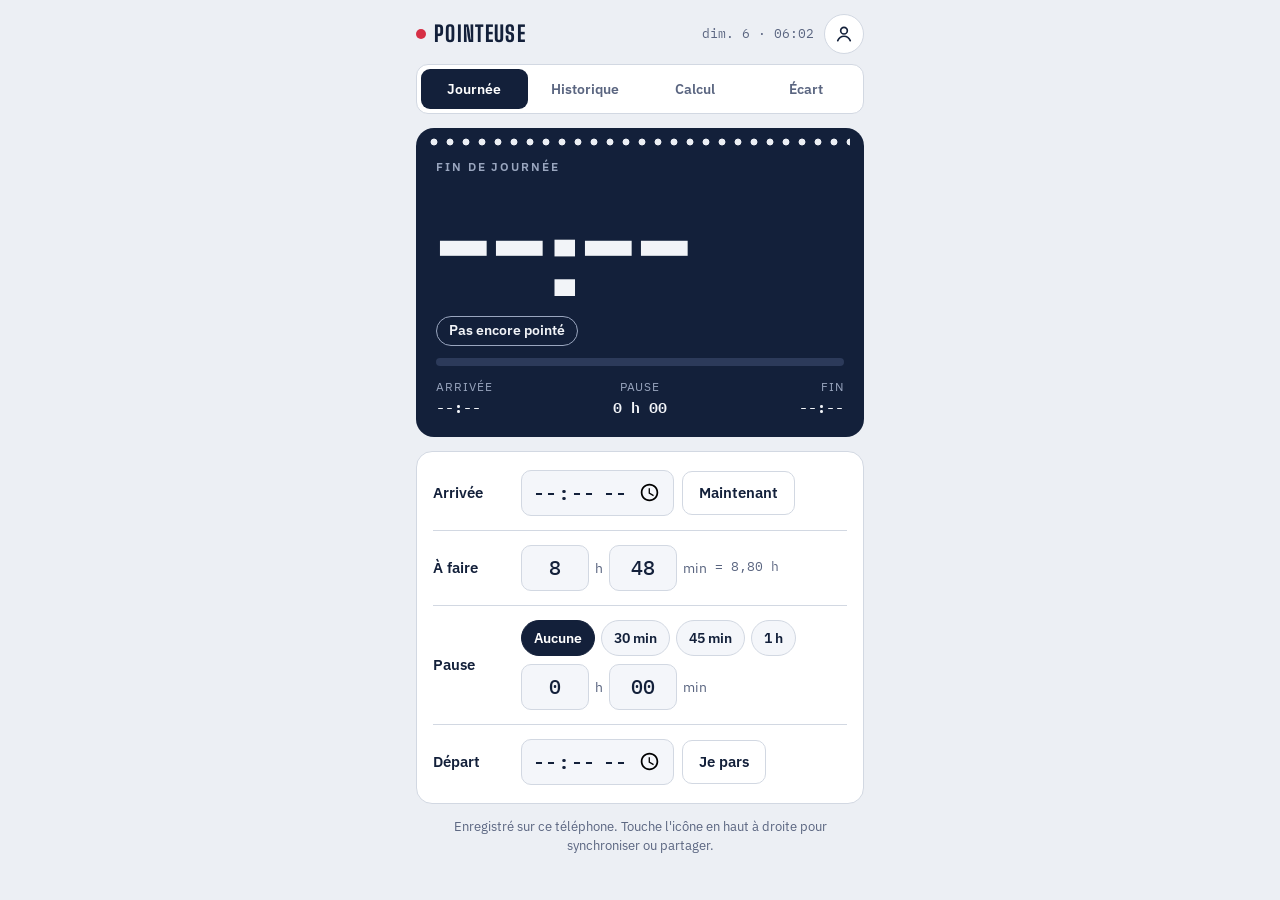
==== commit 3833aa24: "Historique, solde du mois et page de suivi en lecture seule - Pointage : onglet Historique (jours ba" ====
--- a/index.html
+++ b/index.html
@@ -13,165 +13,33 @@
 <link rel="icon" type="image/png" href="icon-180.png">
 <link rel="manifest" href="manifest.webmanifest">
 <title>Pointeuse de poche</title>
+<script>
+// Ancien lien de partage (?suivre=CODE) : redirige vers la page de suivi
+(function () { var c = new URLSearchParams(location.search).get('suivre'); if (c) location.replace('suivi.html?c=' + encodeURIComponent(c)); })();
+</script>
 <link rel="preconnect" href="https://fonts.googleapis.com">
 <link rel="preconnect" href="https://fonts.gstatic.com" crossorigin>
 <link rel="stylesheet" href="https://fonts.googleapis.com/css2?family=Big+Shoulders+Display:wght@700;800&family=IBM+Plex+Mono:wght@500;600&family=IBM+Plex+Sans:wght@400;500;600&display=swap">
-<style>
-:root{color-scheme:light;--bar:#13203A;padding-top:env(safe-area-inset-top,0px);padding-bottom:env(safe-area-inset-bottom,0px)}
-@media (prefers-color-scheme: dark){:root{--bar:#0C1322}}
-html,body{margin:0}
-body{font-family:system-ui,-apple-system,sans-serif;min-height:100vh}
-body::before{content:"";position:fixed;inset:0 0 auto;height:env(safe-area-inset-top,0px);background:var(--bar);z-index:10}
-img{max-width:100%}
-[hidden]{display:none!important}
-
-/* Layout : une colonne façon carte de pointage — ticket perforé en tête (le résultat), réglages dessous, onglets en segment */
-:root{
-  --paper:#ECEFF4; --card:#FFFFFF; --field:#F4F6FA; --ink:#13203A; --muted:#5A6580; --line:#D2D8E2;
-  --ticket:#13203A; --ticket-fg:#F2F4F8; --ticket-muted:#9AA6BF; --track:#2C3A5A;
-  --accent:#D62F45; --accent-fg:#FFFFFF; --good:#22A06B; --good-fg:#FFFFFF;
-  --f-display:"Big Shoulders Display","Arial Narrow",Impact,sans-serif;
-  --f-body:"IBM Plex Sans",system-ui,-apple-system,"Segoe UI",sans-serif;
-  --f-mono:"IBM Plex Mono",ui-monospace,"SF Mono",Menlo,monospace;
-}
-@media (prefers-color-scheme: dark){
-  :root:not([data-theme="light"]){
-    --paper:#0C1322; --card:#141D30; --field:#1B2640; --ink:#E6EBF3; --muted:#93A0B8; --line:#27334C;
-    --ticket:#1B2742; --ticket-fg:#F2F4F8; --ticket-muted:#93A0B8; --track:#33425F;
-    --accent:#FF5A6E; --accent-fg:#1A0A0D; --good:#46CF8F; --good-fg:#08251A; color-scheme:dark;
-  }
-}
-:root[data-theme="dark"]{
-  --paper:#0C1322; --card:#141D30; --field:#1B2640; --ink:#E6EBF3; --muted:#93A0B8; --line:#27334C;
-  --ticket:#1B2742; --ticket-fg:#F2F4F8; --ticket-muted:#93A0B8; --track:#33425F;
-  --accent:#FF5A6E; --accent-fg:#1A0A0D; --good:#46CF8F; --good-fg:#08251A; color-scheme:dark;
-}
-html{-webkit-text-size-adjust:100%}
-body{background:var(--paper);color:var(--ink);font-family:var(--f-body);font-size:16px;line-height:1.45}
-*{box-sizing:border-box}
-button,input{font:inherit;color:inherit}
-:focus-visible{outline:2px solid var(--accent);outline-offset:2px}
-
-.wrap{max-width:480px;margin:0 auto;padding-left:max(16px,env(safe-area-inset-left,0px));padding-right:max(16px,env(safe-area-inset-right,0px));padding-block:14px 32px;display:flex;flex-direction:column;gap:14px}
-
-.top{display:flex;flex-direction:column;gap:10px}
-.brand{display:flex;align-items:center;justify-content:space-between;gap:12px}
-.brand b{font-family:var(--f-display);font-weight:800;font-size:22px;letter-spacing:.06em;text-transform:uppercase;display:flex;align-items:center;gap:8px}
-.brand b::before{content:"";width:10px;height:10px;border-radius:50%;background:var(--accent)}
-.clock{font-family:var(--f-mono);font-size:13px;color:var(--muted);font-variant-numeric:tabular-nums}
-
-.tabs{display:grid;grid-template-columns:repeat(4,1fr);gap:4px;background:var(--card);border:1px solid var(--line);border-radius:12px;padding:4px}
-.tabs button{min-height:40px;border:0;border-radius:9px;background:transparent;color:var(--muted);font-weight:600;font-size:15px;cursor:pointer;padding:0 4px}
-.tabs button[aria-selected="true"]{background:var(--ink);color:var(--card)}
-
-.panel{display:flex;flex-direction:column;gap:14px}
-
-.ticket{position:relative;background:var(--ticket);color:var(--ticket-fg);border-radius:18px;padding:30px 20px 18px;overflow:hidden;display:flex;flex-direction:column;gap:12px}
-.ticket::before{content:"";position:absolute;left:14px;right:14px;top:10px;height:8px;background:radial-gradient(circle at 4px 4px,var(--paper) 3.2px,transparent 3.7px) 0 0/16px 8px repeat-x}
-.t-label{font-size:12px;font-weight:600;letter-spacing:.16em;text-transform:uppercase;color:var(--ticket-muted)}
-.t-head{display:flex;align-items:baseline;justify-content:space-between;gap:10px}
-.t-name{font-family:var(--f-display);font-weight:800;font-size:22px;letter-spacing:.04em;text-transform:uppercase;min-width:0;overflow-wrap:anywhere}
-.t-time{font-family:var(--f-display);font-weight:800;font-size:clamp(84px,28vw,132px);line-height:.88;letter-spacing:.01em;font-variant-numeric:tabular-nums;display:flex;align-items:flex-start;gap:6px}
-.t-time.sm{font-size:clamp(60px,19vw,88px)}
-.t-time sup{font-family:var(--f-mono);font-size:16px;font-weight:600;color:var(--accent);line-height:1;margin-top:8px}
-.t-sub{font-size:14px;color:var(--ticket-muted)}
-.t-sub b{color:var(--ticket-fg);font-weight:600}
-
-.chip{display:inline-flex;align-items:center;min-height:30px;padding:0 12px;border-radius:999px;font-size:14px;font-weight:600;font-variant-numeric:tabular-nums;border:1px solid var(--ticket-muted);color:var(--ticket-fg);align-self:flex-start}
-.chip.run{background:var(--ticket-fg);color:var(--ticket);border-color:var(--ticket-fg)}
-.chip.done,.chip.good{background:var(--good);color:var(--good-fg);border-color:var(--good)}
-.chip.over{background:var(--accent);color:var(--accent-fg);border-color:var(--accent)}
-
-.track{height:8px;border-radius:99px;background:var(--track);overflow:hidden}
-.fill{height:100%;width:0;background:var(--accent);border-radius:99px}
-.fill.done{background:var(--good)}
-@media (prefers-reduced-motion: no-preference){.fill{transition:width .4s ease}}
-
-.t-ends{display:grid;grid-template-columns:1fr 1fr 1fr;gap:8px;font-size:12px;color:var(--ticket-muted);text-transform:uppercase;letter-spacing:.08em}
-.t-ends span{display:flex;flex-direction:column;gap:2px}
-.t-ends span:nth-child(2){align-items:center}
-.t-ends span:nth-child(3){align-items:flex-end}
-.t-ends b{font-family:var(--f-mono);font-size:15px;color:var(--ticket-fg);font-weight:600;letter-spacing:0;text-transform:none;font-variant-numeric:tabular-nums}
-
-.card{background:var(--card);border:1px solid var(--line);border-radius:16px;padding:4px 16px}
-.row{display:grid;grid-template-columns:76px 1fr;align-items:center;gap:12px;padding-block:14px;border-bottom:1px solid var(--line)}
-.row:last-child{border-bottom:0}
-.row>label,.row>.lbl{font-weight:600;font-size:15px}
-.ctl{display:flex;flex-wrap:wrap;align-items:center;gap:8px;min-width:0}
-.ctl.col{flex-direction:column;align-items:flex-start}
-
-input[type="time"],.dur input{font-family:var(--f-mono);font-size:20px;font-weight:500;background:var(--field);border:1px solid var(--line);border-radius:10px;min-height:46px;color:var(--ink);font-variant-numeric:tabular-nums}
-input[type="time"]{-webkit-appearance:none;appearance:none;padding:6px 10px;min-width:6.4em}
-input[type="time"]::-webkit-date-and-time-value{text-align:left}
-.dur{display:inline-flex;align-items:center;gap:6px}
-.dur input{width:3.4em;padding:6px 4px;text-align:center}
-.dur .u{font-size:14px;color:var(--muted)}
-.hint{font-family:var(--f-mono);font-size:13px;color:var(--muted)}
-
-.btn{min-height:44px;padding:0 16px;border-radius:10px;border:1px solid var(--accent);background:var(--accent);color:var(--accent-fg);font-weight:600;font-size:15px;cursor:pointer}
-.btn.ghost{background:transparent;border-color:var(--line);color:var(--ink)}
-.btn.danger{background:transparent;border-color:var(--accent);color:var(--accent)}
-.btn[disabled]{opacity:.55;cursor:default}
-.actions{display:flex;flex-wrap:wrap;gap:8px}
-
-.chips{display:flex;flex-wrap:wrap;gap:6px}
-.chips button{min-height:36px;padding:0 12px;border-radius:999px;border:1px solid var(--line);background:var(--field);color:var(--ink);font-size:14px;font-weight:600;cursor:pointer}
-.chips button[aria-pressed="true"]{background:var(--ink);color:var(--card);border-color:var(--ink)}
-
-.crow{display:flex;align-items:center;gap:10px;padding-block:10px;border-bottom:1px solid var(--line)}
-.crow:last-child{border-bottom:0}
-.sign{width:46px;height:46px;flex:none;border-radius:10px;border:1px solid var(--line);background:var(--field);color:var(--ink);font-family:var(--f-mono);font-size:22px;font-weight:600;cursor:pointer}
-.sign.neg{background:var(--accent);border-color:var(--accent);color:var(--accent-fg)}
-.del{margin-left:auto;width:40px;height:40px;flex:none;border:0;border-radius:10px;background:transparent;color:var(--muted);font-size:24px;cursor:pointer}
-.card.pad{padding-block:4px 14px}
-.card.pad .actions{padding-top:12px}
-
-.note{font-size:13px;color:var(--muted);text-align:center;margin:0}
-.note b{color:var(--ink);font-family:var(--f-mono);font-weight:600}
-
-/* Partage */
-.sect{display:flex;flex-direction:column;gap:12px;padding-block:16px}
-.sect + .sect{border-top:1px solid var(--line)}
-.msg:empty{display:none}
-.sect h2{margin:0;font-size:12px;font-weight:600;letter-spacing:.14em;text-transform:uppercase;color:var(--muted)}
-.sect p{margin:0;font-size:14px;color:var(--muted);max-width:60ch}
-.txt{width:100%;min-height:46px;padding:0 12px;border:1px solid var(--line);border-radius:10px;background:var(--field);color:var(--ink);font-size:17px}
-.txt.code{font-family:var(--f-mono);font-weight:600;letter-spacing:.12em;text-transform:uppercase}
-.txt.code::placeholder{font-family:var(--f-body);font-weight:400;letter-spacing:0;text-transform:none}
-.inline{display:flex;gap:8px;align-items:stretch}
-.inline .txt{flex:1;min-width:0}
-.codebox{display:flex;align-items:center;justify-content:space-between;gap:10px;flex-wrap:wrap}
-.codebox output{font-family:var(--f-mono);font-size:28px;font-weight:600;letter-spacing:.14em;font-variant-numeric:tabular-nums;user-select:all;-webkit-user-select:all}
-.msg{font-size:14px;margin:0;color:var(--muted)}
-.msg.err{color:var(--accent)}
-.msg.ok{color:var(--good)}
-.callout{border:1px solid var(--good);border-radius:12px;padding:12px;font-size:14px}
-
-.follows{display:flex;flex-direction:column;gap:12px}
-.ticket.mini{padding:26px 18px 16px;gap:10px}
-.ticket.mini .t-time{font-size:clamp(56px,18vw,80px)}
-.ticket.mini .del{color:var(--ticket-muted);margin:0;width:36px;height:36px}
-.t-foot{font-size:12px;color:var(--ticket-muted)}
-
-.flist .frow{display:grid;grid-template-columns:1fr auto;align-items:center;gap:4px 12px;padding-block:12px;border-bottom:1px solid var(--line)}
-.flist .frow:last-child{border-bottom:0}
-.frow .fn{font-weight:600}
-.frow .ft{font-family:var(--f-mono);font-size:15px;color:var(--muted);grid-column:1}
-.frow .fc{grid-row:1 / span 2;grid-column:2;font-size:13px;font-weight:600;padding:4px 10px;border-radius:999px;border:1px solid var(--line);font-variant-numeric:tabular-nums;white-space:nowrap}
-.frow .fc.run{background:var(--ink);color:var(--card);border-color:var(--ink)}
-.frow .fc.done{background:var(--good);color:var(--good-fg);border-color:var(--good)}
-.frow .fc.over{background:var(--accent);color:var(--accent-fg);border-color:var(--accent)}
-</style>
+<link rel="stylesheet" href="style.css">
 </head>
 <body>
 <div class="wrap">
   <header class="top">
-    <div class="brand"><b>Pointeuse</b><span class="clock" id="clock"></span></div>
+    <div class="brand">
+      <b>Pointeuse</b>
+      <div class="brand-r">
+        <span class="clock" id="clock"></span>
+        <button type="button" class="acct" id="acctBtn" aria-pressed="false" aria-label="Compte et partage" title="Compte et partage">
+          <svg viewBox="0 0 24 24" width="20" height="20" aria-hidden="true"><circle cx="12" cy="8" r="4" fill="none" stroke="currentColor" stroke-width="2"/><path d="M4.5 20c1.5-3.5 4.4-5.3 7.5-5.3s6 1.8 7.5 5.3" fill="none" stroke="currentColor" stroke-width="2" stroke-linecap="round"/></svg>
+          <span class="dot" id="acctDot" hidden></span>
+        </button>
+      </div>
+    </div>
     <nav class="tabs" role="tablist" aria-label="Outils">
       <button type="button" role="tab" id="tab-jour" data-p="jour" aria-controls="p-jour" aria-selected="true">Journée</button>
+      <button type="button" role="tab" id="tab-hist" data-p="hist" aria-controls="p-hist" aria-selected="false">Historique</button>
       <button type="button" role="tab" id="tab-calcul" data-p="calcul" aria-controls="p-calcul" aria-selected="false">Calcul</button>
       <button type="button" role="tab" id="tab-ecart" data-p="ecart" aria-controls="p-ecart" aria-selected="false">Écart</button>
-      <button type="button" role="tab" id="tab-partage" data-p="partage" aria-controls="p-partage" aria-selected="false">Partage</button>
     </nav>
   </header>
 
@@ -188,8 +56,6 @@
         <span>Fin<b id="tEnd">--:--</b></span>
       </div>
     </div>
-
-    <div class="card flist" id="suivisJour" hidden></div>
 
     <div class="card">
       <div class="row">
@@ -236,6 +102,19 @@
     <p class="note" id="syncNote"></p>
   </section>
 
+  <!-- HISTORIQUE -->
+  <section class="panel" id="p-hist" role="tabpanel" aria-labelledby="tab-hist" hidden>
+    <div class="card monthbar">
+      <button type="button" id="mPrev" aria-label="Mois précédent">‹</button>
+      <h2 id="mLabel">—</h2>
+      <button type="button" id="mNext" aria-label="Mois suivant">›</button>
+    </div>
+    <div class="tiles" id="mTiles"></div>
+    <p class="note" id="mNote"></p>
+    <div class="card hlist" id="hList"></div>
+    <div class="actions"><button type="button" class="btn ghost" id="hAdd">+ Ajouter un jour</button></div>
+  </section>
+
   <!-- CALCUL -->
   <section class="panel" id="p-calcul" role="tabpanel" aria-labelledby="tab-calcul" hidden>
     <div class="card pad">
@@ -286,28 +165,16 @@
     <div class="actions"><button type="button" class="btn ghost" id="eReset">Reprendre ma journée</button></div>
   </section>
 
-  <!-- PARTAGE -->
-  <section class="panel" id="p-partage" role="tabpanel" aria-labelledby="tab-partage" hidden>
-    <div class="follows" id="suivisList"></div>
-
-    <div class="card">
-      <div class="sect">
-        <h2>Suivre quelqu'un</h2>
-        <p>Saisis le code de partage qu'on t'a envoyé pour voir son heure de fin en direct.</p>
-        <form class="inline" id="followForm" autocomplete="off">
-          <input class="txt code" id="followCode" maxlength="12" placeholder="Code de partage" autocapitalize="characters" autocorrect="off" spellcheck="false" aria-label="Code de partage à suivre">
-          <button type="submit" class="btn" id="followBtn">Suivre</button>
-        </form>
-        <p class="msg" id="followMsg" role="status"></p>
-      </div>
-    </div>
+  <!-- COMPTE ET PARTAGE -->
+  <section class="panel" id="p-compte" aria-label="Compte et partage" hidden>
+    <button type="button" class="back" id="backBtn">‹ Retour</button>
 
     <div class="card" id="accountNone">
       <div class="sect">
         <h2>Partager ma journée</h2>
-        <p>Crée tes codes pour retrouver ta journée sur tes autres appareils et la partager en lecture seule.</p>
+        <p>Crée ton compte pour synchroniser tes appareils et envoyer un lien de suivi en direct : heure de badge, fin prévue, départ, historique et solde du mois.</p>
         <form class="inline" id="createForm" autocomplete="off">
-          <input class="txt" id="createName" maxlength="40" placeholder="Ton prénom" autocapitalize="words" aria-label="Ton prénom, visible par ceux qui te suivent">
+          <input class="txt" id="createName" maxlength="40" placeholder="Ton prénom" autocapitalize="words" aria-label="Ton prénom, visible sur la page de suivi">
           <button type="submit" class="btn" id="createBtn">Créer</button>
         </form>
       </div>
@@ -323,18 +190,19 @@
 
     <div class="card" id="accountSome" hidden>
       <div class="sect">
-        <h2>Code de partage</h2>
-        <div class="codebox"><output id="shareCode">--------</output></div>
-        <p>Lecture seule : la personne voit ton arrivée, ta pause, ta fin prévue, ton temps restant et ton départ.</p>
+        <h2>Lien de suivi</h2>
+        <p>La personne qui l'ouvre voit ta journée en direct, ton historique et ton solde du mois. Elle ne peut rien modifier et n'a pas accès au pointage.</p>
         <div class="actions">
           <button type="button" class="btn" id="shareSend">Envoyer le lien</button>
-          <button type="button" class="btn ghost" id="shareCopy">Copier le code</button>
-        </div>
+          <button type="button" class="btn ghost" id="shareCopy">Copier le lien</button>
+          <a class="btn ghost" id="sharePreview" href="suivi.html" target="_blank" rel="noopener">Voir la page</a>
+        </div>
+        <p>Code de partage : <output class="hint" id="shareCode">--------</output></p>
       </div>
       <div class="sect">
         <h2>Code de synchro</h2>
         <div class="codebox"><output id="syncCode">••••••••</output></div>
-        <div class="callout" id="syncCallout" hidden>Note ce code. Il te permet de retrouver ta journée sur un autre appareil.</div>
+        <div class="callout" id="syncCallout" hidden>Note ce code. Il te permet de retrouver ta journée et ton historique sur un autre appareil.</div>
         <p>À garder pour toi : il donne le droit de modifier ton pointage. Saisis-le sur ton autre téléphone dans « J'ai déjà un code de synchro ».</p>
         <div class="actions">
           <button type="button" class="btn ghost" id="syncShow">Afficher</button>
@@ -343,99 +211,42 @@
       </div>
       <div class="sect">
         <h2>Prénom affiché</h2>
-        <input class="txt" id="accName" maxlength="40" autocapitalize="words" aria-label="Prénom affiché aux personnes qui te suivent">
+        <input class="txt" id="accName" maxlength="40" autocapitalize="words" aria-label="Prénom affiché sur la page de suivi">
       </div>
       <div class="sect">
         <h2>Sécurité</h2>
         <div class="actions">
-          <button type="button" class="btn ghost" id="shareRenew">Nouveau code de partage</button>
+          <button type="button" class="btn ghost" id="shareRenew">Nouveau lien de suivi</button>
           <button type="button" class="btn ghost" id="unlink">Déconnecter cet appareil</button>
           <button type="button" class="btn danger" id="delAcc">Supprimer mon compte</button>
         </div>
-        <p>Un nouveau code de partage coupe l'accès à ceux qui avaient l'ancien.</p>
+        <p>Un nouveau lien coupe l'accès à ceux qui avaient l'ancien. Supprimer le compte efface aussi l'historique en ligne.</p>
       </div>
       <p class="msg" id="accountMsg2" role="status" style="padding-bottom:14px"></p>
     </div>
   </section>
 </div>
 
+<script src="commun.js"></script>
 <script>
 (() => {
-  const SB_RPC = 'https://uwghxfihxznhvhizujjn.supabase.co/rest/v1/rpc/';
-  const SB_KEY = 'sb_publishable_FD1iPhHle7rsL3cacvCA4A_wKDxUdFs';
+  const { pad, ymd, today, nowMin, toClock, parseT, dur, hhmm, cent, words, norm, esc, tsFrom, clockOf, msg, rpc, isUnknown, netMsg, copy, confirmBtn } = P;
+  const S = P.store('pdp.');
   const POLL_MS = 20000;
-
   const $ = id => document.getElementById(id);
-  const S = {
-    get(k, d) { try { const v = localStorage.getItem('pdp.' + k); return v == null ? d : JSON.parse(v); } catch (e) { return d; } },
-    set(k, v) { try { localStorage.setItem('pdp.' + k, JSON.stringify(v)); } catch (e) {} },
-    del(k) { try { localStorage.removeItem('pdp.' + k); } catch (e) {} }
-  };
-  const pad = n => String(n).padStart(2, '0');
-  const ymd = d => d.getFullYear() + '-' + pad(d.getMonth() + 1) + '-' + pad(d.getDate());
-  const today = () => ymd(new Date());
-  const nowMin = () => { const d = new Date(); return d.getHours() * 60 + d.getMinutes(); };
-  const toClock = m => { m = ((m % 1440) + 1440) % 1440; return pad(Math.floor(m / 60)) + ':' + pad(m % 60); };
-  const parseT = v => { if (!v || !/^\d{1,2}:\d{2}/.test(v)) return null; const [h, m] = v.split(':').map(Number); return h * 60 + m; };
   const int = el => { const v = parseInt(String(el.value).replace(/\D/g, ''), 10); return isNaN(v) ? 0 : v; };
-  const dur = m => { const s = m < 0 ? '−' : ''; m = Math.abs(m); return s + Math.floor(m / 60) + ' h ' + pad(m % 60); };
-  const hhmm = m => { const s = m < 0 ? '−' : ''; m = Math.abs(m); return s + pad(Math.floor(m / 60)) + ':' + pad(m % 60); };
-  const cent = m => (m / 60).toLocaleString('fr-FR', { minimumFractionDigits: 2, maximumFractionDigits: 2 }) + ' h';
-  const words = m => { const s = m < 0 ? 'moins ' : ''; m = Math.abs(m); const h = Math.floor(m / 60), n = m % 60;
-    return s + h + (h > 1 ? ' heures ' : ' heure ') + n + (n > 1 ? ' minutes' : ' minute'); };
   const setDur = (h, m, v) => { h.value = Math.floor(v / 60); m.value = pad(v % 60); };
   const digits = el => { const c = el.value.replace(/\D/g, '').slice(0, el.maxLength > 0 ? el.maxLength : 3); if (c !== el.value) el.value = c; };
   const durOf = (h, m) => int(h) * 60 + int(m);
   const normDur = (h, m) => setDur(h, m, durOf(h, m));
-  const norm = s => String(s || '').toUpperCase().replace(/\s+/g, '');
-  const esc = s => String(s).replace(/[&<>"']/g, c => ({ '&': '&amp;', '<': '&lt;', '>': '&gt;', '"': '&quot;', "'": '&#39;' }[c]));
-  const tsFrom = (d, t, after) => {
-    const [y, mo, da] = d.split('-').map(Number), [h, mi] = t.split(':').map(Number);
-    let v = new Date(y, mo - 1, da, h, mi).getTime();
-    if (after != null && v < after) v += 86400000;
-    return v;
-  };
-  const clockOf = ts => { const d = new Date(ts); return pad(d.getHours()) + ':' + pad(d.getMinutes()); };
-  const msg = (el, text, kind) => { el.textContent = text || ''; el.className = 'msg' + (kind ? ' ' + kind : ''); };
-
-  async function rpc(fn, body) {
-    const r = await fetch(SB_RPC + fn, {
-      method: 'POST',
-      headers: { apikey: SB_KEY, 'Content-Type': 'application/json' },
-      body: JSON.stringify(body)
-    });
-    const txt = await r.text();
-    let data = null;
-    try { data = txt ? JSON.parse(txt) : null; } catch (e) {}
-    if (!r.ok) {
-      const err = new Error((data && data.message) || ('Erreur ' + r.status));
-      err.status = r.status; err.code = data && data.code;
-      throw err;
-    }
-    return data;
-  }
-  const isUnknown = e => e && (e.code === 'P0002' || /inconnu/i.test(e.message || ''));
-
-  async function copy(text, fallbackEl) {
-    try { await navigator.clipboard.writeText(text); return true; }
-    catch (e) {
-      if (fallbackEl) { const r = document.createRange(); r.selectNodeContents(fallbackEl); const s = getSelection(); s.removeAllRanges(); s.addRange(r); }
-      return false;
-    }
-  }
-  function confirmBtn(btn, action, label) {
-    if (btn.dataset.armed) { delete btn.dataset.armed; btn.textContent = btn.dataset.label; action(); return; }
-    btn.dataset.label = btn.textContent; btn.dataset.armed = '1'; btn.textContent = label;
-    setTimeout(() => { if (btn.dataset.armed) { delete btn.dataset.armed; btn.textContent = btn.dataset.label; } }, 4000);
-  }
 
   /* ---------- Horloge ---------- */
   const tickClock = () => {
     const d = new Date();
-    $('clock').textContent = d.toLocaleDateString('fr-FR', { weekday: 'short', day: 'numeric', month: 'short' }) + ' · ' + toClock(nowMin());
+    $('clock').textContent = d.toLocaleDateString('fr-FR', { weekday: 'short', day: 'numeric' }) + ' · ' + toClock(nowMin());
   };
 
-  /* ---------- Journée : état ---------- */
+  /* ---------- État : journée en cours + historique local ---------- */
   const arr = $('arr'), dep = $('dep'), tH = $('tH'), tM = $('tM'), pH = $('pH'), pM = $('pM');
   setDur(tH, tM, S.get('target', 528));
   setDur(pH, pM, S.get('pause', 0));
@@ -446,7 +257,31 @@
   const saveDay = () => S.set('day', day);
   const showDay = () => { arr.value = day.arr || ''; dep.value = day.dep || ''; };
 
-  // Change de jour : à l'ouverture, ou quand la journée précédente est finie depuis 4 h
+  let hist = S.get('hist', {});            // 'AAAA-MM-JJ' -> { arr, dep, target, pause }
+  if (!hist || typeof hist !== 'object') hist = {};
+  let pending = S.get('histPending', {});  // 'AAAA-MM-JJ' -> n° de modification à envoyer
+  if (!pending || typeof pending !== 'object') pending = {};
+  let pendSeq = 0;
+  const saveHist = () => S.set('hist', hist);
+  const savePending = () => S.set('histPending', pending);
+
+  function etatLocal() {
+    const e = { d: day.d, target: durOf(tH, tM), pause: durOf(pH, pM) };
+    if (day.arr && parseT(day.arr) != null) {
+      e.arr = tsFrom(day.d, day.arr);
+      if (day.dep && parseT(day.dep) != null) e.dep = tsFrom(day.d, day.dep, e.arr);
+    }
+    return e;
+  }
+  // La journée en cours est recopiée dans l'historique
+  function mirrorDay() {
+    const e = etatLocal();
+    if (e.arr != null) hist[day.d] = { arr: e.arr, dep: e.dep != null ? e.dep : null, target: e.target, pause: e.pause };
+    else delete hist[day.d];
+    saveHist();
+  }
+
+  // Change de jour : à l'ouverture, ou quand la journée précédente est finie depuis un moment
   function rollDay() {
     if (day.d === today()) return false;
     if (day.arr) {
@@ -456,15 +291,6 @@
     }
     day = { d: today(), arr: '', dep: '' }; saveDay(); showDay(); markDirty();
     return true;
-  }
-
-  function etatLocal() {
-    const e = { d: day.d, target: durOf(tH, tM), pause: durOf(pH, pM) };
-    if (day.arr && parseT(day.arr) != null) {
-      e.arr = tsFrom(day.d, day.arr);
-      if (day.dep && parseT(day.dep) != null) e.dep = tsFrom(day.d, day.dep, e.arr);
-    }
-    return e;
   }
 
   const chips = [...document.querySelectorAll('#pChips button')];
@@ -488,7 +314,7 @@
     if (dp != null) {
       let d2 = dp; if (d2 < a) d2 += 1440;
       const diff = d2 - end;
-      st.textContent = 'Parti à ' + toClock(d2) + ' · ' + (diff >= 0 ? '+' : '') + dur(diff);
+      st.textContent = 'Parti à ' + toClock(d2) + ' · ' + P.sdur(diff);
       cls = diff >= 0 ? 'done' : 'over'; frac = span > 0 ? (d2 - a) / span : 1;
     } else {
       let n = nowMin(); if (day.d !== today()) n += 1440; else if (n < a && end > 1440) n += 1440;
@@ -501,41 +327,41 @@
     fill.classList.toggle('done', cls === 'done');
   }
 
-  const changedDay = () => { saveDay(); calcJour(); syncEcart(); markDirty(); };
+  const changedDay = () => { saveDay(); mirrorDay(); calcJour(); syncEcart(); renderHist(); markDirty(); };
   arr.addEventListener('input', () => { day.arr = arr.value; changedDay(); });
   $('arrNow').addEventListener('click', () => { if (day.d !== today()) day = { d: today(), arr: '', dep: '' }; day.arr = toClock(nowMin()); day.dep = ''; showDay(); changedDay(); });
   dep.addEventListener('input', () => { day.dep = dep.value; changedDay(); });
   $('depNow').addEventListener('click', () => { day.dep = toClock(nowMin()); showDay(); changedDay(); });
   $('depClr').addEventListener('click', () => { day.dep = ''; showDay(); changedDay(); });
   [tH, tM].forEach(el => {
-    el.addEventListener('input', () => { digits(el); S.set('target', durOf(tH, tM)); calcJour(); calcEcart(); markDirty(); });
+    el.addEventListener('input', () => { digits(el); S.set('target', durOf(tH, tM)); mirrorDay(); calcJour(); calcEcart(); markDirty(); });
     el.addEventListener('blur', () => normDur(tH, tM));
   });
   [pH, pM].forEach(el => {
-    el.addEventListener('input', () => { digits(el); S.set('pause', durOf(pH, pM)); calcJour(); syncEcart(); markDirty(); });
+    el.addEventListener('input', () => { digits(el); S.set('pause', durOf(pH, pM)); mirrorDay(); calcJour(); syncEcart(); markDirty(); });
     el.addEventListener('blur', () => normDur(pH, pM));
   });
   chips.forEach(c => c.addEventListener('click', () => {
-    setDur(pH, pM, +c.dataset.m); S.set('pause', +c.dataset.m); calcJour(); syncEcart(); markDirty();
+    setDur(pH, pM, +c.dataset.m); S.set('pause', +c.dataset.m); mirrorDay(); calcJour(); syncEcart(); markDirty();
   }));
 
-  /* ---------- Synchro (compte) ---------- */
+  /* ---------- Synchro ---------- */
   let compte = S.get('compte', null);
   if (compte && (!compte.sync || !compte.share)) compte = null;
-  let dirty = !!S.get('dirty', false), lastMaj = +S.get('maj', 0) || 0, ver = 0, pushTimer = null, syncState = compte ? 'idle' : 'off', syncVisible = false;
+  let dirty = !!S.get('dirty', false), lastMaj = +S.get('maj', 0) || 0, ver = 0, pushTimer = null, pendTimer = null;
+  let syncState = compte ? 'idle' : 'off', syncVisible = false;
   const saveCompte = () => { if (compte) S.set('compte', compte); else S.del('compte'); };
 
   function setSync(s) { syncState = s; renderSyncNote(); }
   function renderSyncNote() {
-    const n = $('syncNote');
-    if (!compte) { n.textContent = 'Réglages enregistrés sur ce téléphone. Onglet Partage pour synchroniser ou partager ta journée.'; return; }
-    const txt = {
-      idle: 'Synchronisation…', envoi: 'Envoi…',
-      ok: 'Synchronisé · code de partage ',
+    const n = $('syncNote'), dot = $('acctDot');
+    dot.hidden = !compte; dot.className = 'dot' + (syncState === 'offline' || syncState === 'unknown' ? ' warn' : '');
+    if (!compte) { n.textContent = 'Enregistré sur ce téléphone. Touche l\'icône en haut à droite pour synchroniser ou partager.'; return; }
+    n.textContent = {
+      idle: 'Synchronisation…', envoi: 'Envoi…', ok: 'Synchronisé · suivi en direct actif',
       offline: 'Hors ligne : la synchro reprendra toute seule.',
-      unknown: 'Ce code de synchro n\'existe plus. Reconnecte-toi dans Partage.'
+      unknown: 'Ce code de synchro n\'existe plus. Reconnecte-toi via l\'icône en haut à droite.'
     }[syncState] || '';
-    n.innerHTML = esc(txt) + (syncState === 'ok' ? '<b>' + esc(compte.share) + '</b>' : '');
   }
 
   function markDirty() {
@@ -549,23 +375,43 @@
     setSync('envoi');
     try {
       const maj = await rpc('pointeuse_ecrire', { p_code: compte.sync, p_nom: compte.nom || '', p_etat: etatLocal() });
-      lastMaj = Date.parse(maj) || Date.now(); S.set('maj', lastMaj);
+      lastMaj = Math.max(lastMaj, Date.parse(maj) || Date.now()); S.set('maj', lastMaj);
       if (v === ver) { dirty = false; S.set('dirty', false); }
       setSync('ok');
     } catch (e) { setSync(isUnknown(e) ? 'unknown' : 'offline'); }
   }
+  function markPending(d) {
+    pending[d] = ++pendSeq + Date.now(); savePending();
+    if (!compte) return;
+    clearTimeout(pendTimer); pendTimer = setTimeout(pushPending, 500);
+  }
+  async function pushPending() {
+    if (!compte) return;
+    const snap = Object.assign({}, pending), dates = Object.keys(snap);
+    if (!dates.length) return;
+    const payload = dates.slice(0, 400).map(d => hist[d] ? Object.assign({ jour: d }, hist[d]) : { jour: d, del: true });
+    try {
+      const maj = await rpc('pointeuse_jours_ecrire', { p_code: compte.sync, p_jours: payload });
+      lastMaj = Math.max(lastMaj, Date.parse(maj) || Date.now()); S.set('maj', lastMaj);
+      payload.forEach(x => { if (pending[x.jour] === snap[x.jour]) delete pending[x.jour]; });
+      savePending(); setSync('ok');
+      if (Object.keys(pending).length) pushPending();
+    } catch (e) { setSync(isUnknown(e) ? 'unknown' : 'offline'); }
+  }
+
   function applyEtat(e) {
     e = e || {};
     if (typeof e.target === 'number') { setDur(tH, tM, e.target); S.set('target', e.target); }
     if (typeof e.pause === 'number') { setDur(pH, pM, e.pause); S.set('pause', e.pause); }
-    const recent = typeof e.arr === 'number' && Date.now() - e.arr < 20 * 3600e3 && e.arr - Date.now() < 12 * 3600e3;
-    if (recent) day = { d: ymd(new Date(e.arr)), arr: clockOf(e.arr), dep: typeof e.dep === 'number' ? clockOf(e.dep) : '' };
+    const recent = typeof e.arr === 'number' && Date.now() - e.arr < P.LIVE_MS && e.arr - Date.now() < 12 * 3600e3;
+    if (recent) day = { d: typeof e.d === 'string' ? e.d : ymd(new Date(e.arr)), arr: clockOf(e.arr), dep: typeof e.dep === 'number' ? clockOf(e.dep) : '' };
     else if (e.d === today()) day = { d: today(), arr: '', dep: '' };
     else if (day.d === today() && day.arr) { dirty = true; ver++; }
-    saveDay(); showDay(); calcJour(); syncEcart();
+    saveDay(); showDay(); mirrorDay(); calcJour(); syncEcart();
   }
   async function pull() {
     if (!compte) return;
+    if (Object.keys(pending).length) pushPending();
     if (dirty) { push(); return; }
     try {
       const rows = await rpc('pointeuse_lire', { p_code: compte.sync });
@@ -574,35 +420,151 @@
       if (r.code_partage) compte.share = r.code_partage;
       if (typeof r.nom === 'string' && document.activeElement !== $('accName')) compte.nom = r.nom;
       saveCompte();
-      if (m > lastMaj) { applyEtat(r.etat); lastMaj = m; S.set('maj', m); if (dirty) push(); }
+      if (m > lastMaj) {
+        applyEtat(r.etat); lastMaj = m; S.set('maj', m);
+        if (dirty) push();
+        pullHist(viewMonth);
+      }
       setSync(dirty ? 'envoi' : 'ok'); renderCompte();
     } catch (e) { setSync(isUnknown(e) ? 'unknown' : 'offline'); }
   }
 
-  /* ---------- Partage : mon compte ---------- */
+  /* ---------- Historique ---------- */
+  let viewMonth = today().slice(0, 7), editing = null;
+  const loadedMonths = {};
+
+  async function pullHist(ym) {
+    if (!compte) return;
+    const [de, a] = P.monthRange(ym);
+    try {
+      const rows = await rpc('pointeuse_historique', { p_code: compte.sync, p_de: de, p_a: a }) || [];
+      const server = {}; rows.forEach(r => { server[r.jour] = r; });
+      Object.keys(hist).forEach(d => { if (d >= de && d <= a && !pending[d] && d !== day.d && !server[d]) delete hist[d]; });
+      Object.keys(server).forEach(d => {
+        if (pending[d] || d === day.d) return;
+        const r = server[d];
+        hist[d] = { arr: r.arr, dep: r.dep != null ? r.dep : null, target: r.target, pause: r.pause };
+      });
+      saveHist(); loadedMonths[ym] = true; renderHist();
+    } catch (e) {}
+  }
+
+  function monthList(ym) {
+    return Object.keys(hist).filter(d => d.slice(0, 7) === ym).sort().reverse()
+      .map(d => Object.assign({ jour: d }, hist[d]));
+  }
+
+  function editorHTML(d) {
+    const isNew = d === 'new', j = isNew ? null : hist[d];
+    const arrV = j ? clockOf(j.arr) : '', depV = j && j.dep != null ? clockOf(j.dep) : '';
+    const tg = j ? j.target : durOf(tH, tM), pz = j ? j.pause : durOf(pH, pM);
+    const t = today(), y = new Date(); y.setDate(y.getDate() - 1);
+    const defDate = hist[t] ? ymd(y) : t;
+    return `<form class="hedit" id="hEdit" novalidate>
+      ${isNew ? `<div class="row"><label for="hDate">Date</label><div class="ctl"><input type="date" id="hDate" max="${t}" value="${defDate}"></div></div>` : ''}
+      <div class="row"><label for="hArr">Arrivée</label><div class="ctl"><input type="time" id="hArr" value="${arrV}"></div></div>
+      <div class="row"><label for="hDep">Départ</label><div class="ctl"><input type="time" id="hDep" value="${depV}"></div></div>
+      <div class="row"><label for="hPH">Pause</label><div class="ctl"><span class="dur">
+        <input id="hPH" inputmode="numeric" pattern="[0-9]*" maxlength="2" value="${Math.floor(pz / 60)}" aria-label="Heures de pause"><span class="u">h</span>
+        <input id="hPM" inputmode="numeric" pattern="[0-9]*" maxlength="3" value="${pad(pz % 60)}" aria-label="Minutes de pause"><span class="u">min</span></span></div></div>
+      <div class="row"><label for="hTH">Objectif</label><div class="ctl"><span class="dur">
+        <input id="hTH" inputmode="numeric" pattern="[0-9]*" maxlength="2" value="${Math.floor(tg / 60)}" aria-label="Heures à faire"><span class="u">h</span>
+        <input id="hTM" inputmode="numeric" pattern="[0-9]*" maxlength="2" value="${pad(tg % 60)}" aria-label="Minutes à faire"><span class="u">min</span></span></div></div>
+      <p class="msg" id="hMsg" role="status"></p>
+      <div class="actions">
+        <button type="submit" class="btn">Enregistrer</button>
+        <button type="button" class="btn ghost" data-act="cancel">Annuler</button>
+        ${isNew ? '' : '<button type="button" class="btn danger" data-act="del">Supprimer</button>'}
+      </div>
+    </form>`;
+  }
+
+  function renderHist(force) {
+    if (editing && !force) return;
+    const now = Date.now(), cur = today().slice(0, 7);
+    $('mLabel').textContent = P.monthLabel(viewMonth);
+    $('mNext').disabled = viewMonth >= cur;
+    const list = monthList(viewMonth), st = P.stats(list, now);
+    $('mTiles').innerHTML = P.tilesHTML(st);
+    $('mNote').textContent = P.statsNote(st);
+    let html = '';
+    if (editing === 'new') html += editorHTML('new');
+    list.forEach(j => {
+      html += P.rowHTML(j, now, true, editing === j.jour);
+      if (editing === j.jour) html += editorHTML(j.jour);
+    });
+    if (!list.length && editing !== 'new') html = '<p class="hempty">Aucun jour badgé ce mois-ci.</p>';
+    $('hList').innerHTML = html;
+    $('hAdd').hidden = editing === 'new';
+  }
+
+  function saveEdit() {
+    const isNew = editing === 'new', m = $('hMsg');
+    const d = isNew ? $('hDate').value : editing;
+    const a = $('hArr').value, dp = $('hDep').value;
+    if (!/^\d{4}-\d{2}-\d{2}$/.test(d || '')) { msg(m, 'Choisis une date.', 'err'); return; }
+    if (d > today()) { msg(m, 'Impossible de badger un jour à venir.', 'err'); return; }
+    if (parseT(a) == null) { msg(m, 'Indique l\'heure d\'arrivée.', 'err'); return; }
+    if (isNew && hist[d]) { msg(m, 'Ce jour existe déjà : touche-le dans la liste pour le modifier.', 'err'); return; }
+    const target = durOf($('hTH'), $('hTM')), pause = durOf($('hPH'), $('hPM'));
+    const at = tsFrom(d, a), dt = parseT(dp) != null ? tsFrom(d, dp, at) : null;
+    if (d === day.d) {
+      day.arr = a; day.dep = dt != null ? dp : '';
+      setDur(tH, tM, target); S.set('target', target); setDur(pH, pM, pause); S.set('pause', pause);
+      showDay(); editing = null; changedDay();
+    } else {
+      hist[d] = { arr: at, dep: dt, target, pause }; saveHist(); markPending(d);
+      editing = null;
+    }
+    viewMonth = d.slice(0, 7); renderHist(true);
+  }
+  function deleteEdit(d) {
+    if (d === day.d) { day.arr = ''; day.dep = ''; showDay(); editing = null; changedDay(); }
+    else { delete hist[d]; saveHist(); markPending(d); editing = null; }
+    renderHist(true);
+  }
+
+  $('hList').addEventListener('click', e => {
+    const row = e.target.closest('button.hrow');
+    if (row) { editing = editing === row.dataset.d ? null : row.dataset.d; renderHist(true); return; }
+    const b = e.target.closest('[data-act]'); if (!b) return;
+    if (b.dataset.act === 'cancel') { editing = null; renderHist(true); }
+    if (b.dataset.act === 'del') { const d = editing; confirmBtn(b, () => deleteEdit(d), 'Confirmer'); }
+  });
+  $('hList').addEventListener('submit', e => { e.preventDefault(); saveEdit(); });
+  $('hList').addEventListener('input', e => { if (e.target.matches('.dur input')) digits(e.target); });
+  $('hAdd').addEventListener('click', () => { editing = 'new'; renderHist(true); const el = $('hArr'); if (el) el.focus(); });
+  $('mPrev').addEventListener('click', () => { editing = null; viewMonth = P.shiftMonth(viewMonth, -1); renderHist(true); if (!loadedMonths[viewMonth]) pullHist(viewMonth); });
+  $('mNext').addEventListener('click', () => { editing = null; viewMonth = P.shiftMonth(viewMonth, 1); renderHist(true); if (!loadedMonths[viewMonth]) pullHist(viewMonth); });
+
+  /* ---------- Compte et partage ---------- */
+  const suiviLink = () => location.origin + location.pathname.replace(/[^/]*$/, '') + 'suivi.html?c=' + encodeURIComponent(compte.share);
   function renderCompte() {
     $('accountNone').hidden = !!compte; $('accountSome').hidden = !compte;
-    if (!compte) { renderSyncNote(); return; }
-    $('shareCode').textContent = compte.share;
-    $('syncCode').textContent = syncVisible ? compte.sync : '••••••••';
-    $('syncShow').textContent = syncVisible ? 'Masquer' : 'Afficher';
-    if (document.activeElement !== $('accName')) $('accName').value = compte.nom || '';
+    if (compte) {
+      $('shareCode').textContent = compte.share;
+      $('sharePreview').href = suiviLink();
+      $('syncCode').textContent = syncVisible ? compte.sync : '••••••••';
+      $('syncShow').textContent = syncVisible ? 'Masquer' : 'Afficher';
+      if (document.activeElement !== $('accName')) $('accName').value = compte.nom || '';
+    }
     renderSyncNote();
   }
 
   $('createForm').addEventListener('submit', async e => {
     e.preventDefault();
     const nom = $('createName').value.trim(), m = $('accountMsg'), b = $('createBtn');
-    if (!nom) { msg(m, 'Indique ton prénom : c\'est ce que verront les personnes qui te suivent.', 'err'); $('createName').focus(); return; }
+    if (!nom) { msg(m, 'Indique ton prénom : il s\'affiche sur la page de suivi.', 'err'); $('createName').focus(); return; }
     b.disabled = true; msg(m, 'Création…');
     try {
       const rows = await rpc('pointeuse_creer', { p_nom: nom, p_etat: etatLocal() });
       const r = rows[0];
       compte = { sync: r.code_synchro, share: r.code_partage, nom };
       saveCompte(); lastMaj = Date.parse(r.maj) || Date.now(); S.set('maj', lastMaj); dirty = false; S.set('dirty', false);
+      Object.keys(hist).forEach(d => { if (d !== day.d) pending[d] = ++pendSeq; }); savePending(); pushPending();
       syncVisible = true; $('syncCallout').hidden = false;
       msg(m, ''); setSync('ok'); renderCompte();
-    } catch (err) { msg(m, err.message === 'Failed to fetch' ? 'Pas de connexion. Réessaie quand tu as du réseau.' : err.message, 'err'); }
+    } catch (err) { msg(m, netMsg(err), 'err'); }
     b.disabled = false;
   });
 
@@ -618,11 +580,13 @@
         const r = rows[0];
         compte = { sync: code, share: r.code_partage, nom: r.nom || '' };
         saveCompte(); dirty = false; S.set('dirty', false);
+        hist = {}; pending = {}; saveHist(); savePending(); Object.keys(loadedMonths).forEach(k => delete loadedMonths[k]);
         applyEtat(r.etat); lastMaj = Date.parse(r.maj) || Date.now(); S.set('maj', lastMaj);
         $('linkCode').value = ''; msg(m, ''); setSync('ok'); renderCompte();
         if (dirty) push();
+        pullHist(viewMonth);
       }
-    } catch (err) { msg(m, err.message === 'Failed to fetch' ? 'Pas de connexion. Réessaie quand tu as du réseau.' : err.message, 'err'); }
+    } catch (err) { msg(m, netMsg(err), 'err'); }
     b.disabled = false;
   });
 
@@ -631,19 +595,18 @@
     const ok = await copy(compte.sync, $('syncCode'));
     msg($('accountMsg2'), ok ? 'Code de synchro copié.' : 'Copie impossible : le code est sélectionné, copie-le à la main.', ok ? 'ok' : '');
   });
-  const shareLink = () => location.origin + location.pathname + '?suivre=' + encodeURIComponent(compte.share);
   $('shareCopy').addEventListener('click', async () => {
-    const ok = await copy(compte.share, $('shareCode'));
-    msg($('accountMsg2'), ok ? 'Code de partage copié.' : 'Copie impossible : le code est sélectionné, copie-le à la main.', ok ? 'ok' : '');
+    const ok = await copy(suiviLink());
+    msg($('accountMsg2'), ok ? 'Lien de suivi copié.' : 'Copie impossible ici. Utilise « Envoyer le lien ».', ok ? 'ok' : 'err');
   });
   $('shareSend').addEventListener('click', async () => {
-    const text = 'Suis ma journée en direct sur la Pointeuse. Code de partage : ' + compte.share;
+    const text = 'Suis ma journée en direct (badge, fin prévue, départ, solde du mois) :';
     if (navigator.share) {
-      try { await navigator.share({ title: 'Pointeuse de poche', text, url: shareLink() }); return; }
+      try { await navigator.share({ title: 'Suivi de ' + (compte.nom || 'ma journée'), text, url: suiviLink() }); return; }
       catch (e) { if (e && e.name === 'AbortError') return; }
     }
-    const ok = await copy(text + '\n' + shareLink());
-    msg($('accountMsg2'), ok ? 'Lien copié. Colle-le dans un message.' : 'Partage impossible ici. Envoie le code de partage affiché ci-dessus.', ok ? 'ok' : '');
+    const ok = await copy(text + ' ' + suiviLink());
+    msg($('accountMsg2'), ok ? 'Lien copié. Colle-le dans un message.' : 'Partage impossible ici. Utilise « Voir la page » et partage son adresse.', ok ? 'ok' : 'err');
   });
   $('accName').addEventListener('change', () => {
     const v = $('accName').value.trim().slice(0, 40);
@@ -653,127 +616,18 @@
   });
   $('shareRenew').addEventListener('click', e => confirmBtn(e.currentTarget, async () => {
     const m = $('accountMsg2');
-    try { const sh = await rpc('pointeuse_nouveau_partage', { p_code: compte.sync }); compte.share = sh; saveCompte(); renderCompte(); msg(m, 'Nouveau code de partage créé. Envoie-le à ceux qui doivent te suivre.', 'ok'); }
-    catch (err) { msg(m, isUnknown(err) ? 'Code de synchro inconnu.' : 'Pas de connexion. Réessaie plus tard.', 'err'); }
+    try { const sh = await rpc('pointeuse_nouveau_partage', { p_code: compte.sync }); compte.share = sh; saveCompte(); renderCompte(); msg(m, 'Nouveau lien créé. L\'ancien ne fonctionne plus : envoie le nouveau.', 'ok'); }
+    catch (err) { msg(m, isUnknown(err) ? 'Code de synchro inconnu.' : netMsg(err), 'err'); }
   }, 'Confirmer le changement'));
-  $('unlink').addEventListener('click', e => confirmBtn(e.currentTarget, () => {
-    compte = null; saveCompte(); S.del('dirty'); S.del('maj'); dirty = false; lastMaj = 0; syncVisible = false; $('syncCallout').hidden = true;
-    setSync('off'); renderCompte(); msg($('accountMsg'), 'Appareil déconnecté. Ta journée reste enregistrée sur ce téléphone.', 'ok');
-  }, 'Confirmer la déconnexion'));
+  const forget = text => {
+    compte = null; saveCompte(); S.del('dirty'); S.del('maj'); S.del('histPending'); pending = {}; dirty = false; lastMaj = 0; syncVisible = false; $('syncCallout').hidden = true;
+    setSync('off'); renderCompte(); msg($('accountMsg'), text, 'ok');
+  };
+  $('unlink').addEventListener('click', e => confirmBtn(e.currentTarget, () => forget('Appareil déconnecté. Ta journée et ton historique restent sur ce téléphone.'), 'Confirmer la déconnexion'));
   $('delAcc').addEventListener('click', e => confirmBtn(e.currentTarget, async () => {
-    const m = $('accountMsg2');
-    try {
-      await rpc('pointeuse_supprimer', { p_code: compte.sync });
-      compte = null; saveCompte(); S.del('dirty'); S.del('maj'); dirty = false; lastMaj = 0; syncVisible = false; $('syncCallout').hidden = true;
-      setSync('off'); renderCompte(); msg($('accountMsg'), 'Compte supprimé. Plus personne ne peut voir ta journée.', 'ok');
-    } catch (err) { msg(m, 'Pas de connexion. Réessaie plus tard.', 'err'); }
+    try { await rpc('pointeuse_supprimer', { p_code: compte.sync }); forget('Compte supprimé. Le lien de suivi ne fonctionne plus.'); }
+    catch (err) { msg($('accountMsg2'), netMsg(err), 'err'); }
   }, 'Supprimer définitivement'));
-
-  /* ---------- Partage : personnes suivies ---------- */
-  let suivis = S.get('suivis', []);
-  if (!Array.isArray(suivis)) suivis = [];
-  suivis = suivis.filter(s => s && typeof s.code === 'string').map(s => ({ code: norm(s.code), nom: String(s.nom || '') }));
-  const cache = {};
-  let suivisErr = false;
-  const saveSuivis = () => S.set('suivis', suivis);
-
-  function infoSuivi(c) {
-    const d = cache[c];
-    if (!d) return { kind: 'load' };
-    if (!d.ok) return { kind: 'gone' };
-    const e = d.etat || {}, now = Date.now();
-    if (typeof e.arr !== 'number' || now - e.arr > 20 * 3600e3 || e.arr - now > 12 * 3600e3) return { kind: 'none', maj: d.maj };
-    const t = e.target || 0, p = e.pause || 0, end = e.arr + (t + p) * 60000, span = end - e.arr;
-    const r = { kind: 'day', arr: e.arr, end, t, p, maj: d.maj };
-    if (typeof e.dep === 'number') {
-      const diff = Math.round((e.dep - end) / 60000);
-      r.chip = 'Parti à ' + clockOf(e.dep) + ' · ' + (diff >= 0 ? '+' : '') + dur(diff); r.cls = diff >= 0 ? 'done' : 'over';
-      r.frac = span > 0 ? (e.dep - e.arr) / span : 1; r.dep = e.dep;
-    } else if (now < e.arr) { r.chip = 'Arrive à ' + clockOf(e.arr); r.cls = ''; r.frac = 0; }
-    else if (now < end) { r.chip = 'Reste ' + dur(Math.ceil((end - now) / 60000)); r.cls = 'run'; r.frac = span > 0 ? (now - e.arr) / span : 1; }
-    else { r.chip = 'Fin prévue passée · +' + dur(Math.floor((now - end) / 60000)); r.cls = 'done'; r.frac = 1; }
-    return r;
-  }
-  const agoText = maj => {
-    if (!maj) return '';
-    const m = Math.floor((Date.now() - maj) / 60000);
-    return m < 1 ? 'Mis à jour à l\'instant' : m < 60 ? 'Mis à jour il y a ' + m + ' min' : 'Mis à jour à ' + clockOf(maj);
-  };
-
-  function renderSuivis() {
-    const list = $('suivisList'), mini = $('suivisJour');
-    if (!suivis.length) { list.innerHTML = ''; mini.hidden = true; mini.innerHTML = ''; return; }
-    list.innerHTML = suivis.map(s => {
-      const i = infoSuivi(s.code), name = esc(s.nom || 'Sans nom');
-      const head = `<div class="t-head"><span class="t-name">${name}</span><button type="button" class="del" data-del="${esc(s.code)}" aria-label="Ne plus suivre ${name}">×</button></div>`;
-      if (i.kind !== 'day') {
-        const t = { load: suivisErr ? 'Hors ligne : impossible de charger.' : 'Chargement…', gone: 'Ce code de partage n\'est plus valide. Demande le nouveau.', none: 'Pas encore pointé aujourd\'hui.' }[i.kind];
-        return `<div class="ticket mini">${head}<div class="t-sub">${esc(t)}</div>${i.maj ? `<div class="t-foot">${esc(agoText(i.maj))}</div>` : ''}</div>`;
-      }
-      return `<div class="ticket mini">${head}
-        <div class="t-label">Fin prévue</div>
-        <div class="t-time">${clockOf(i.end)}</div>
-        <span class="chip ${i.cls}">${esc(i.chip)}</span>
-        <div class="track" aria-hidden="true"><div class="fill${i.cls === 'done' ? ' done' : ''}" style="width:${(Math.min(1, Math.max(0, i.frac)) * 100).toFixed(1)}%"></div></div>
-        <div class="t-ends"><span>Arrivée<b>${clockOf(i.arr)}</b></span><span>Pause<b>${dur(i.p)}</b></span><span>${i.dep ? 'Départ' : 'À faire'}<b>${i.dep ? clockOf(i.dep) : dur(i.t)}</b></span></div>
-        <div class="t-foot">${esc(agoText(i.maj))}</div>
-      </div>`;
-    }).join('');
-    mini.hidden = false;
-    mini.innerHTML = suivis.map(s => {
-      const i = infoSuivi(s.code), name = esc(s.nom || 'Sans nom');
-      let ft, chip, cls = '';
-      if (i.kind === 'day') { ft = 'Fin ' + clockOf(i.end); chip = i.chip.split(' · ')[0]; cls = i.cls; }
-      else { ft = i.kind === 'none' ? 'Pas encore pointé' : i.kind === 'gone' ? 'Code plus valide' : (suivisErr ? 'Hors ligne' : 'Chargement…'); chip = '—'; }
-      return `<div class="frow"><span class="fn">${name}</span><span class="fc ${cls}">${esc(chip)}</span><span class="ft">${esc(ft)}</span></div>`;
-    }).join('');
-  }
-
-  async function pullSuivis() {
-    if (!suivis.length) { renderSuivis(); return; }
-    try {
-      const rows = await rpc('pointeuse_voir', { p_codes: suivis.map(s => s.code) }) || [];
-      const by = {}; rows.forEach(r => { by[r.code_partage] = r; });
-      suivis.forEach(s => {
-        const r = by[s.code];
-        if (r) { if (r.nom) s.nom = r.nom; cache[s.code] = { ok: true, etat: r.etat || {}, maj: Date.parse(r.maj) || 0 }; }
-        else cache[s.code] = { ok: false };
-      });
-      saveSuivis(); suivisErr = false;
-    } catch (e) { suivisErr = true; }
-    renderSuivis();
-  }
-
-  async function addSuivi(raw) {
-    const code = norm(raw), m = $('followMsg');
-    if (code.length !== 8) { msg(m, 'Un code de partage fait 8 caractères.', 'err'); return false; }
-    if (compte && code === compte.share) { msg(m, 'C\'est ton propre code de partage.', 'err'); return false; }
-    if (suivis.some(s => s.code === code)) { msg(m, 'Tu suis déjà cette personne.', ''); return true; }
-    if (suivis.length >= 20) { msg(m, 'Tu suis déjà 20 personnes. Retire quelqu\'un d\'abord.', 'err'); return false; }
-    msg(m, 'Recherche…');
-    try {
-      const rows = await rpc('pointeuse_voir', { p_codes: [code] }) || [];
-      if (!rows.length) { msg(m, 'Aucun compte avec ce code de partage. Vérifie les symboles.', 'err'); return false; }
-      const r = rows[0];
-      suivis.push({ code, nom: r.nom || '' }); saveSuivis();
-      cache[code] = { ok: true, etat: r.etat || {}, maj: Date.parse(r.maj) || 0 };
-      msg(m, (r.nom || 'Cette personne') + ' ajouté(e). Son heure de fin s\'affiche aussi dans Journée.', 'ok');
-      renderSuivis(); return true;
-    } catch (e) { msg(m, 'Pas de connexion. Réessaie quand tu as du réseau.', 'err'); return false; }
-  }
-
-  $('followForm').addEventListener('submit', async e => {
-    e.preventDefault();
-    $('followBtn').disabled = true;
-    if (await addSuivi($('followCode').value)) $('followCode').value = '';
-    $('followBtn').disabled = false;
-  });
-  $('suivisList').addEventListener('click', e => {
-    const b = e.target.closest('[data-del]'); if (!b) return;
-    const code = b.dataset.del;
-    suivis = suivis.filter(s => s.code !== code); delete cache[code]; saveSuivis(); renderSuivis();
-    msg($('followMsg'), '', '');
-  });
 
   /* ---------- Calcul ---------- */
   const rowsEl = $('rows');
@@ -862,19 +716,24 @@
   $('eNow').addEventListener('click', () => { eTo.value = toClock(nowMin()); eTouched = true; calcEcart(); });
   $('eReset').addEventListener('click', () => { eTouched = false; fillEcart(); });
 
-  /* ---------- Onglets ---------- */
+  /* ---------- Navigation ---------- */
   const tabs = [...document.querySelectorAll('[role="tab"]')];
   const valid = tabs.map(t => t.dataset.p);
+  let lastTab = 'jour';
   function show(p, focus) {
+    const isCompte = p === 'compte';
     tabs.forEach(t => {
       const on = t.dataset.p === p;
-      t.setAttribute('aria-selected', String(on)); t.tabIndex = on ? 0 : -1;
+      t.setAttribute('aria-selected', String(on)); t.tabIndex = on || (isCompte && t.dataset.p === lastTab) ? 0 : -1;
       $('p-' + t.dataset.p).hidden = !on;
       if (on && focus) t.focus();
     });
-    S.set('tab', p);
+    $('p-compte').hidden = !isCompte;
+    $('acctBtn').setAttribute('aria-pressed', String(isCompte));
+    if (!isCompte) { lastTab = p; S.set('tab', p); }
     if (p === 'ecart') syncEcart();
-    if (p === 'partage') pullSuivis();
+    if (p === 'hist') { renderHist(); if (!loadedMonths[viewMonth]) pullHist(viewMonth); }
+    if (isCompte) renderCompte();
   }
   tabs.forEach((t, i) => {
     t.addEventListener('click', () => show(t.dataset.p));
@@ -884,23 +743,23 @@
       show(n.dataset.p, true);
     });
   });
+  $('acctBtn').addEventListener('click', () => show($('p-compte').hidden ? 'compte' : lastTab));
+  $('backBtn').addEventListener('click', () => show(lastTab));
 
   /* ---------- Démarrage ---------- */
   let first = S.get('tab', 'jour'); if (!valid.includes(first)) first = 'jour';
-  const qp = new URLSearchParams(location.search), incoming = qp.get('suivre');
-  if (incoming) { first = 'partage'; try { history.replaceState(null, '', location.pathname); } catch (e) {} }
-
-  rollDay(); showDay();
-  tickClock(); calcJour(); renderRows(); fillEcart(); renderCompte(); renderSuivis(); show(first);
-  if (incoming) { $('followCode').value = norm(incoming); addSuivi(incoming).then(ok => { if (ok) $('followCode').value = ''; }); }
-  if (compte) { if (dirty) push(); else pull(); }
-  pullSuivis();
-
-  const refresh = () => { tickClock(); rollDay(); calcJour(); syncEcart(); renderSuivis(); };
+  rollDay(); showDay(); mirrorDay();
+  tickClock(); calcJour(); renderRows(); fillEcart(); renderCompte(); show(first);
+  if (compte) { if (Object.keys(pending).length) pushPending(); if (dirty) push(); else pull(); pullHist(viewMonth); }
+
+  const refresh = () => {
+    tickClock(); rollDay(); calcJour(); syncEcart();
+    if (!$('p-hist').hidden) renderHist();
+  };
   setInterval(refresh, 5000);
-  setInterval(() => { if (!document.hidden) { pull(); pullSuivis(); } }, POLL_MS);
-  document.addEventListener('visibilitychange', () => { if (!document.hidden) { refresh(); pull(); pullSuivis(); } });
-  window.addEventListener('online', () => { pull(); pullSuivis(); });
+  setInterval(() => { if (!document.hidden) pull(); }, POLL_MS);
+  document.addEventListener('visibilitychange', () => { if (!document.hidden) { refresh(); pull(); } });
+  window.addEventListener('online', () => pull());
 })();
 </script>
 <script>
--- a/style.css
+++ b/style.css
@@ -0,0 +1,177 @@
+/* Pointeuse de poche — styles communs (Pointage + Suivi) */
+:root{color-scheme:light;--bar:#13203A;padding-top:env(safe-area-inset-top,0px);padding-bottom:env(safe-area-inset-bottom,0px)}
+@media (prefers-color-scheme: dark){:root{--bar:#0C1322}}
+html,body{margin:0}
+body{font-family:system-ui,-apple-system,sans-serif;min-height:100vh}
+body::before{content:"";position:fixed;inset:0 0 auto;height:env(safe-area-inset-top,0px);background:var(--bar);z-index:10}
+img{max-width:100%}
+[hidden]{display:none!important}
+
+/* Layout : une colonne façon carte de pointage — ticket perforé en tête (le résultat), réglages dessous */
+:root{
+  --paper:#ECEFF4; --card:#FFFFFF; --field:#F4F6FA; --ink:#13203A; --muted:#5A6580; --line:#D2D8E2;
+  --ticket:#13203A; --ticket-fg:#F2F4F8; --ticket-muted:#9AA6BF; --track:#2C3A5A;
+  --accent:#D62F45; --accent-fg:#FFFFFF; --good:#22A06B; --good-fg:#FFFFFF;
+  --f-display:"Big Shoulders Display","Arial Narrow",Impact,sans-serif;
+  --f-body:"IBM Plex Sans",system-ui,-apple-system,"Segoe UI",sans-serif;
+  --f-mono:"IBM Plex Mono",ui-monospace,"SF Mono",Menlo,monospace;
+}
+@media (prefers-color-scheme: dark){
+  :root:not([data-theme="light"]){
+    --paper:#0C1322; --card:#141D30; --field:#1B2640; --ink:#E6EBF3; --muted:#93A0B8; --line:#27334C;
+    --ticket:#1B2742; --ticket-fg:#F2F4F8; --ticket-muted:#93A0B8; --track:#33425F;
+    --accent:#FF5A6E; --accent-fg:#1A0A0D; --good:#46CF8F; --good-fg:#08251A; color-scheme:dark;
+  }
+}
+:root[data-theme="dark"]{
+  --paper:#0C1322; --card:#141D30; --field:#1B2640; --ink:#E6EBF3; --muted:#93A0B8; --line:#27334C;
+  --ticket:#1B2742; --ticket-fg:#F2F4F8; --ticket-muted:#93A0B8; --track:#33425F;
+  --accent:#FF5A6E; --accent-fg:#1A0A0D; --good:#46CF8F; --good-fg:#08251A; color-scheme:dark;
+}
+html{-webkit-text-size-adjust:100%}
+body{background:var(--paper);color:var(--ink);font-family:var(--f-body);font-size:16px;line-height:1.45}
+*{box-sizing:border-box}
+button,input{font:inherit;color:inherit}
+:focus-visible{outline:2px solid var(--accent);outline-offset:2px}
+
+.wrap{max-width:480px;margin:0 auto;padding-left:max(16px,env(safe-area-inset-left,0px));padding-right:max(16px,env(safe-area-inset-right,0px));padding-block:14px 32px;display:flex;flex-direction:column;gap:14px}
+
+.top{display:flex;flex-direction:column;gap:10px}
+.brand{display:flex;align-items:center;justify-content:space-between;gap:12px;min-height:40px}
+.brand b{font-family:var(--f-display);font-weight:800;font-size:22px;letter-spacing:.06em;text-transform:uppercase;display:flex;align-items:center;gap:8px}
+.brand b::before{content:"";width:10px;height:10px;border-radius:50%;background:var(--accent)}
+.brand-r{display:flex;align-items:center;gap:10px}
+.clock{font-family:var(--f-mono);font-size:13px;color:var(--muted);font-variant-numeric:tabular-nums}
+
+.acct{position:relative;width:40px;height:40px;flex:none;border-radius:50%;border:1px solid var(--line);background:var(--card);color:var(--ink);display:grid;place-items:center;cursor:pointer;padding:0}
+.acct[aria-pressed="true"]{background:var(--ink);color:var(--card);border-color:var(--ink)}
+.acct .dot{position:absolute;top:1px;right:1px;width:11px;height:11px;border-radius:50%;border:2px solid var(--paper);background:var(--good)}
+.acct .dot.warn{background:var(--accent)}
+
+.tabs{display:grid;grid-template-columns:repeat(4,1fr);gap:4px;background:var(--card);border:1px solid var(--line);border-radius:12px;padding:4px}
+.tabs button{min-height:40px;border:0;border-radius:9px;background:transparent;color:var(--muted);font-weight:600;font-size:14px;cursor:pointer;padding:0 2px}
+.tabs button[aria-selected="true"]{background:var(--ink);color:var(--card)}
+
+.panel{display:flex;flex-direction:column;gap:14px}
+
+.ticket{position:relative;background:var(--ticket);color:var(--ticket-fg);border-radius:18px;padding:30px 20px 18px;overflow:hidden;display:flex;flex-direction:column;gap:12px}
+.ticket::before{content:"";position:absolute;left:14px;right:14px;top:10px;height:8px;background:radial-gradient(circle at 4px 4px,var(--paper) 3.2px,transparent 3.7px) 0 0/16px 8px repeat-x}
+.t-label{font-size:12px;font-weight:600;letter-spacing:.16em;text-transform:uppercase;color:var(--ticket-muted)}
+.t-head{display:flex;align-items:baseline;justify-content:space-between;gap:10px}
+.t-name{font-family:var(--f-display);font-weight:800;font-size:26px;letter-spacing:.04em;text-transform:uppercase;min-width:0;overflow-wrap:anywhere}
+.t-time{font-family:var(--f-display);font-weight:800;font-size:clamp(84px,28vw,132px);line-height:.88;letter-spacing:.01em;font-variant-numeric:tabular-nums;display:flex;align-items:flex-start;gap:6px}
+.t-time.sm{font-size:clamp(60px,19vw,88px)}
+.t-time sup{font-family:var(--f-mono);font-size:16px;font-weight:600;color:var(--accent);line-height:1;margin-top:8px}
+.t-sub{font-size:14px;color:var(--ticket-muted)}
+.t-sub b{color:var(--ticket-fg);font-weight:600}
+.t-foot{font-size:12px;color:var(--ticket-muted);display:flex;align-items:center;gap:8px}
+
+.chip{display:inline-flex;align-items:center;min-height:30px;padding:0 12px;border-radius:999px;font-size:14px;font-weight:600;font-variant-numeric:tabular-nums;border:1px solid var(--ticket-muted);color:var(--ticket-fg);align-self:flex-start}
+.chip.run{background:var(--ticket-fg);color:var(--ticket);border-color:var(--ticket-fg)}
+.chip.done,.chip.good{background:var(--good);color:var(--good-fg);border-color:var(--good)}
+.chip.over{background:var(--accent);color:var(--accent-fg);border-color:var(--accent)}
+
+.track{height:8px;border-radius:99px;background:var(--track);overflow:hidden}
+.fill{height:100%;width:0;background:var(--accent);border-radius:99px}
+.fill.done{background:var(--good)}
+@media (prefers-reduced-motion: no-preference){.fill{transition:width .4s ease}}
+
+.t-ends{display:grid;grid-template-columns:1fr 1fr 1fr;gap:8px;font-size:12px;color:var(--ticket-muted);text-transform:uppercase;letter-spacing:.08em}
+.t-ends span{display:flex;flex-direction:column;gap:2px}
+.t-ends span:nth-child(2){align-items:center}
+.t-ends span:nth-child(3){align-items:flex-end}
+.t-ends b{font-family:var(--f-mono);font-size:15px;color:var(--ticket-fg);font-weight:600;letter-spacing:0;text-transform:none;font-variant-numeric:tabular-nums}
+
+.card{background:var(--card);border:1px solid var(--line);border-radius:16px;padding:4px 16px}
+.row{display:grid;grid-template-columns:76px 1fr;align-items:center;gap:12px;padding-block:14px;border-bottom:1px solid var(--line)}
+.row:last-child{border-bottom:0}
+.row>label,.row>.lbl{font-weight:600;font-size:15px}
+.ctl{display:flex;flex-wrap:wrap;align-items:center;gap:8px;min-width:0}
+.ctl.col{flex-direction:column;align-items:flex-start}
+
+input[type="time"],input[type="date"],.dur input{font-family:var(--f-mono);font-size:20px;font-weight:500;background:var(--field);border:1px solid var(--line);border-radius:10px;min-height:46px;color:var(--ink);font-variant-numeric:tabular-nums}
+input[type="time"],input[type="date"]{-webkit-appearance:none;appearance:none;padding:6px 10px;min-width:6.4em}
+input[type="date"]{font-size:18px;min-width:9em}
+input[type="time"]::-webkit-date-and-time-value,input[type="date"]::-webkit-date-and-time-value{text-align:left}
+.dur{display:inline-flex;align-items:center;gap:6px}
+.dur input{width:3.4em;padding:6px 4px;text-align:center}
+.dur .u{font-size:14px;color:var(--muted)}
+.hint{font-family:var(--f-mono);font-size:13px;color:var(--muted)}
+
+.btn{min-height:44px;padding:0 16px;border-radius:10px;border:1px solid var(--accent);background:var(--accent);color:var(--accent-fg);font-weight:600;font-size:15px;cursor:pointer;display:inline-flex;align-items:center;justify-content:center;text-decoration:none}
+.btn.ghost{background:transparent;border-color:var(--line);color:var(--ink)}
+.btn.danger{background:transparent;border-color:var(--accent);color:var(--accent)}
+.btn[disabled]{opacity:.55;cursor:default}
+.actions{display:flex;flex-wrap:wrap;gap:8px}
+
+.chips{display:flex;flex-wrap:wrap;gap:6px}
+.chips button{min-height:36px;padding:0 12px;border-radius:999px;border:1px solid var(--line);background:var(--field);color:var(--ink);font-size:14px;font-weight:600;cursor:pointer}
+.chips button[aria-pressed="true"]{background:var(--ink);color:var(--card);border-color:var(--ink)}
+
+.crow{display:flex;align-items:center;gap:10px;padding-block:10px;border-bottom:1px solid var(--line)}
+.crow:last-child{border-bottom:0}
+.sign{width:46px;height:46px;flex:none;border-radius:10px;border:1px solid var(--line);background:var(--field);color:var(--ink);font-family:var(--f-mono);font-size:22px;font-weight:600;cursor:pointer}
+.sign.neg{background:var(--accent);border-color:var(--accent);color:var(--accent-fg)}
+.del{margin-left:auto;width:40px;height:40px;flex:none;border:0;border-radius:10px;background:transparent;color:var(--muted);font-size:24px;cursor:pointer}
+.card.pad{padding-block:4px 14px}
+.card.pad .actions{padding-top:12px}
+
+.note{font-size:13px;color:var(--muted);text-align:center;margin:0}
+.note b{color:var(--ink);font-family:var(--f-mono);font-weight:600}
+
+/* Compte */
+.sect{display:flex;flex-direction:column;gap:12px;padding-block:16px}
+.sect + .sect{border-top:1px solid var(--line)}
+.sect h2{margin:0;font-size:12px;font-weight:600;letter-spacing:.14em;text-transform:uppercase;color:var(--muted)}
+.sect p{margin:0;font-size:14px;color:var(--muted);max-width:60ch}
+.txt{width:100%;min-height:46px;padding:0 12px;border:1px solid var(--line);border-radius:10px;background:var(--field);color:var(--ink);font-size:17px}
+.txt.code{font-family:var(--f-mono);font-weight:600;letter-spacing:.12em;text-transform:uppercase}
+.txt.code::placeholder{font-family:var(--f-body);font-weight:400;letter-spacing:0;text-transform:none}
+.inline{display:flex;gap:8px;align-items:stretch}
+.inline .txt{flex:1;min-width:0}
+.codebox{display:flex;align-items:center;justify-content:space-between;gap:10px;flex-wrap:wrap}
+.codebox output{font-family:var(--f-mono);font-size:28px;font-weight:600;letter-spacing:.14em;font-variant-numeric:tabular-nums;user-select:all;-webkit-user-select:all}
+.msg{font-size:14px;margin:0;color:var(--muted)}
+.msg:empty{display:none}
+.msg.err{color:var(--accent)}
+.msg.ok{color:var(--good)}
+.callout{border:1px solid var(--good);border-radius:12px;padding:12px;font-size:14px}
+.back{align-self:flex-start;min-height:40px;padding:0 4px;border:0;background:transparent;color:var(--muted);font-weight:600;font-size:15px;cursor:pointer}
+
+/* Historique / cumul */
+.monthbar{display:grid;grid-template-columns:44px 1fr 44px;align-items:center;gap:8px;padding:4px}
+.monthbar h2{margin:0;text-align:center;font-family:var(--f-display);font-weight:800;font-size:22px;letter-spacing:.05em;text-transform:uppercase}
+.monthbar button{width:44px;height:44px;border:0;border-radius:10px;background:transparent;color:var(--ink);font-size:24px;cursor:pointer}
+.monthbar button[disabled]{opacity:.25;cursor:default}
+.tiles{display:grid;grid-template-columns:repeat(3,minmax(0,1fr));gap:8px}
+.tile{background:var(--card);border:1px solid var(--line);border-radius:14px;padding:12px;display:flex;flex-direction:column;justify-content:space-between;gap:4px;min-width:0}
+.tile span{font-size:11px;font-weight:600;letter-spacing:.1em;text-transform:uppercase;color:var(--muted)}
+.tile b{font-family:var(--f-mono);font-size:19px;font-weight:600;font-variant-numeric:tabular-nums;white-space:nowrap}
+.tile b.pos{color:var(--good)}
+.tile b.neg{color:var(--accent)}
+.hlist{padding-block:0}
+.hrow{display:grid;grid-template-columns:1fr auto;align-items:center;gap:2px 12px;width:100%;padding:12px 0;border:0;border-bottom:1px solid var(--line);background:transparent;color:inherit;text-align:left;font:inherit}
+.hlist > :last-child{border-bottom:0}
+button.hrow{cursor:pointer}
+button.hrow[aria-expanded="true"]{border-bottom-color:transparent}
+.hrow .hd{font-weight:600}
+.hrow .ht{grid-column:1;font-family:var(--f-mono);font-size:14px;color:var(--muted);font-variant-numeric:tabular-nums}
+.fc{grid-row:1 / span 2;grid-column:2;font-size:13px;font-weight:600;padding:4px 10px;border-radius:999px;border:1px solid var(--line);font-variant-numeric:tabular-nums;white-space:nowrap}
+.fc.run{background:var(--ink);color:var(--card);border-color:var(--ink)}
+.fc.done{background:var(--good);color:var(--good-fg);border-color:var(--good)}
+.fc.over{background:var(--accent);color:var(--accent-fg);border-color:var(--accent)}
+.fc.warn{color:var(--accent);border-color:var(--accent)}
+.hempty{padding:18px 0;margin:0;color:var(--muted);font-size:14px;text-align:center}
+.hedit{border-bottom:1px solid var(--line);background:var(--field);margin:0 -16px;padding:4px 16px 14px}
+.hedit .row{grid-template-columns:76px 1fr;border-bottom-color:var(--line)}
+.hedit .row:last-of-type{border-bottom:0}
+.hedit input[type="time"],.hedit input[type="date"],.hedit .dur input{background:var(--card)}
+.hedit .actions{padding-top:8px}
+
+/* Suivi en direct */
+.live{display:inline-flex;align-items:center;gap:6px;font-size:12px;font-weight:600;letter-spacing:.14em;text-transform:uppercase;color:var(--good)}
+.live::before{content:"";width:8px;height:8px;border-radius:50%;background:currentColor}
+.live.off{color:var(--muted)}
+@media (prefers-reduced-motion: no-preference){.live:not(.off)::before{animation:pulse 1.6s ease-in-out infinite}}
+@keyframes pulse{0%,100%{opacity:1}50%{opacity:.25}}
+.sh{margin:0;font-size:12px;font-weight:600;letter-spacing:.14em;text-transform:uppercase;color:var(--muted)}
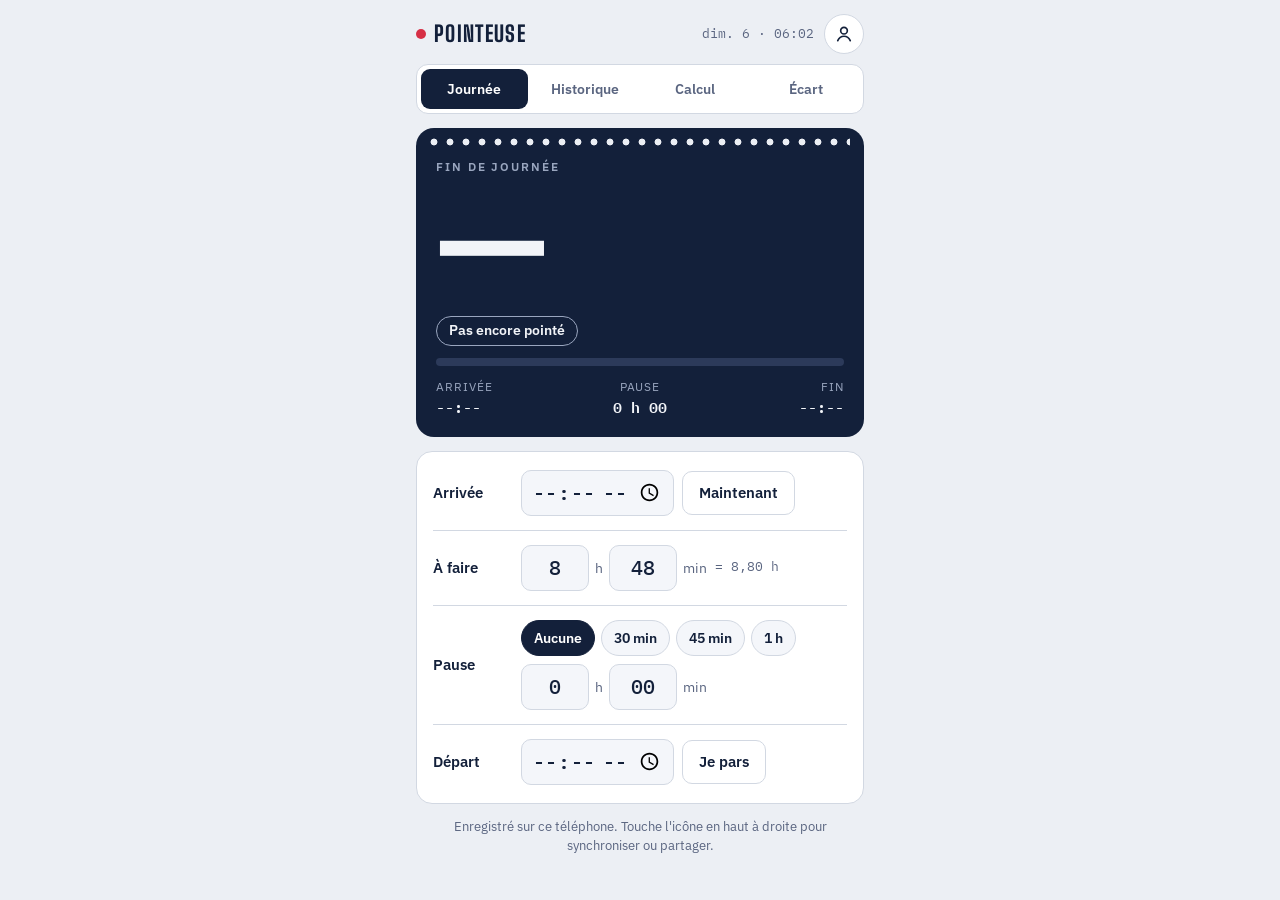
==== commit 55c9f53c: "Suivi : affichage sans badge, avertissement contre les comptes en double Co-Authored-By: Claude Opus" ====
--- a/index.html
+++ b/index.html
@@ -47,7 +47,7 @@
   <section class="panel" id="p-jour" role="tabpanel" aria-labelledby="tab-jour">
     <div class="ticket" aria-live="polite">
       <div class="t-label">Fin de journée</div>
-      <div class="t-time"><span id="endTime">--:--</span><sup id="endDay" hidden>+1 j</sup></div>
+      <div class="t-time"><span id="endTime">—</span><sup id="endDay" hidden>+1 j</sup></div>
       <span class="chip" id="status">—</span>
       <div class="track" aria-hidden="true"><div class="fill" id="fill"></div></div>
       <div class="t-ends">
@@ -173,6 +173,7 @@
       <div class="sect">
         <h2>Partager ma journée</h2>
         <p>Crée ton compte pour synchroniser tes appareils et envoyer un lien de suivi en direct : heure de badge, fin prévue, départ, historique et solde du mois.</p>
+        <div class="callout warn">À faire une seule fois. Sur iPhone, Safari et l'app installée sur l'écran d'accueil ne partagent pas leurs données : si tu as déjà un compte ailleurs, connecte-toi plus bas avec ton code de synchro. Sinon, ton lien de suivi ne montrera pas ce que tu badges ici.</div>
         <form class="inline" id="createForm" autocomplete="off">
           <input class="txt" id="createName" maxlength="40" placeholder="Ton prénom" autocapitalize="words" aria-label="Ton prénom, visible sur la page de suivi">
           <button type="submit" class="btn" id="createBtn">Créer</button>
@@ -303,7 +304,7 @@
     $('depClr').hidden = !day.dep; $('depNow').hidden = !!day.dep;
     const st = $('status'), fill = $('fill');
     if (a == null) {
-      $('endTime').textContent = '--:--'; $('tEnd').textContent = '--:--'; $('tArr').textContent = '--:--';
+      $('endTime').textContent = '—'; $('tEnd').textContent = '--:--'; $('tArr').textContent = '--:--';
       $('endDay').hidden = true; st.textContent = 'Pas encore pointé'; st.className = 'chip'; fill.style.width = '0'; fill.classList.remove('done'); return;
     }
     const end = a + t + p, dd = Math.floor(end / 1440);
--- a/style.css
+++ b/style.css
@@ -136,6 +136,7 @@
 .msg.err{color:var(--accent)}
 .msg.ok{color:var(--good)}
 .callout{border:1px solid var(--good);border-radius:12px;padding:12px;font-size:14px}
+.callout.warn{border-color:var(--accent)}
 .back{align-self:flex-start;min-height:40px;padding:0 4px;border:0;background:transparent;color:var(--muted);font-weight:600;font-size:15px;cursor:pointer}
 
 /* Historique / cumul */
